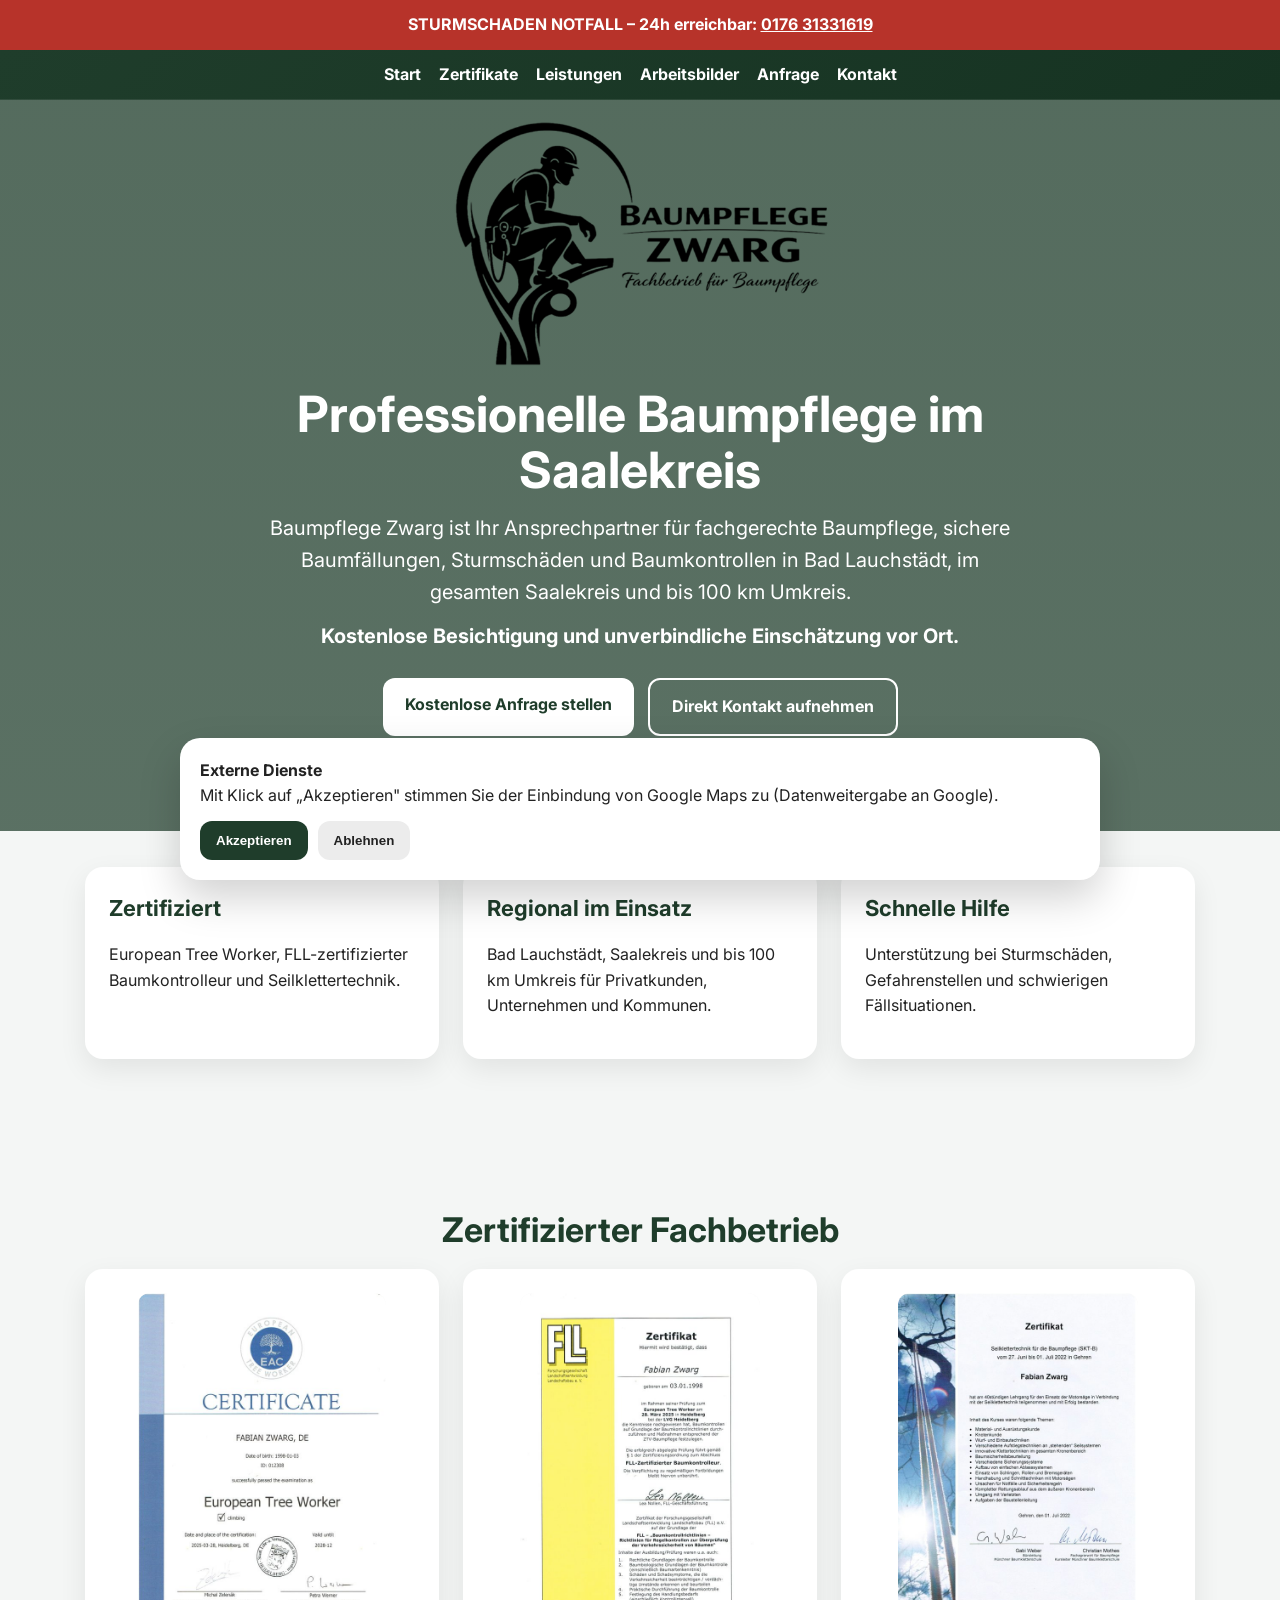
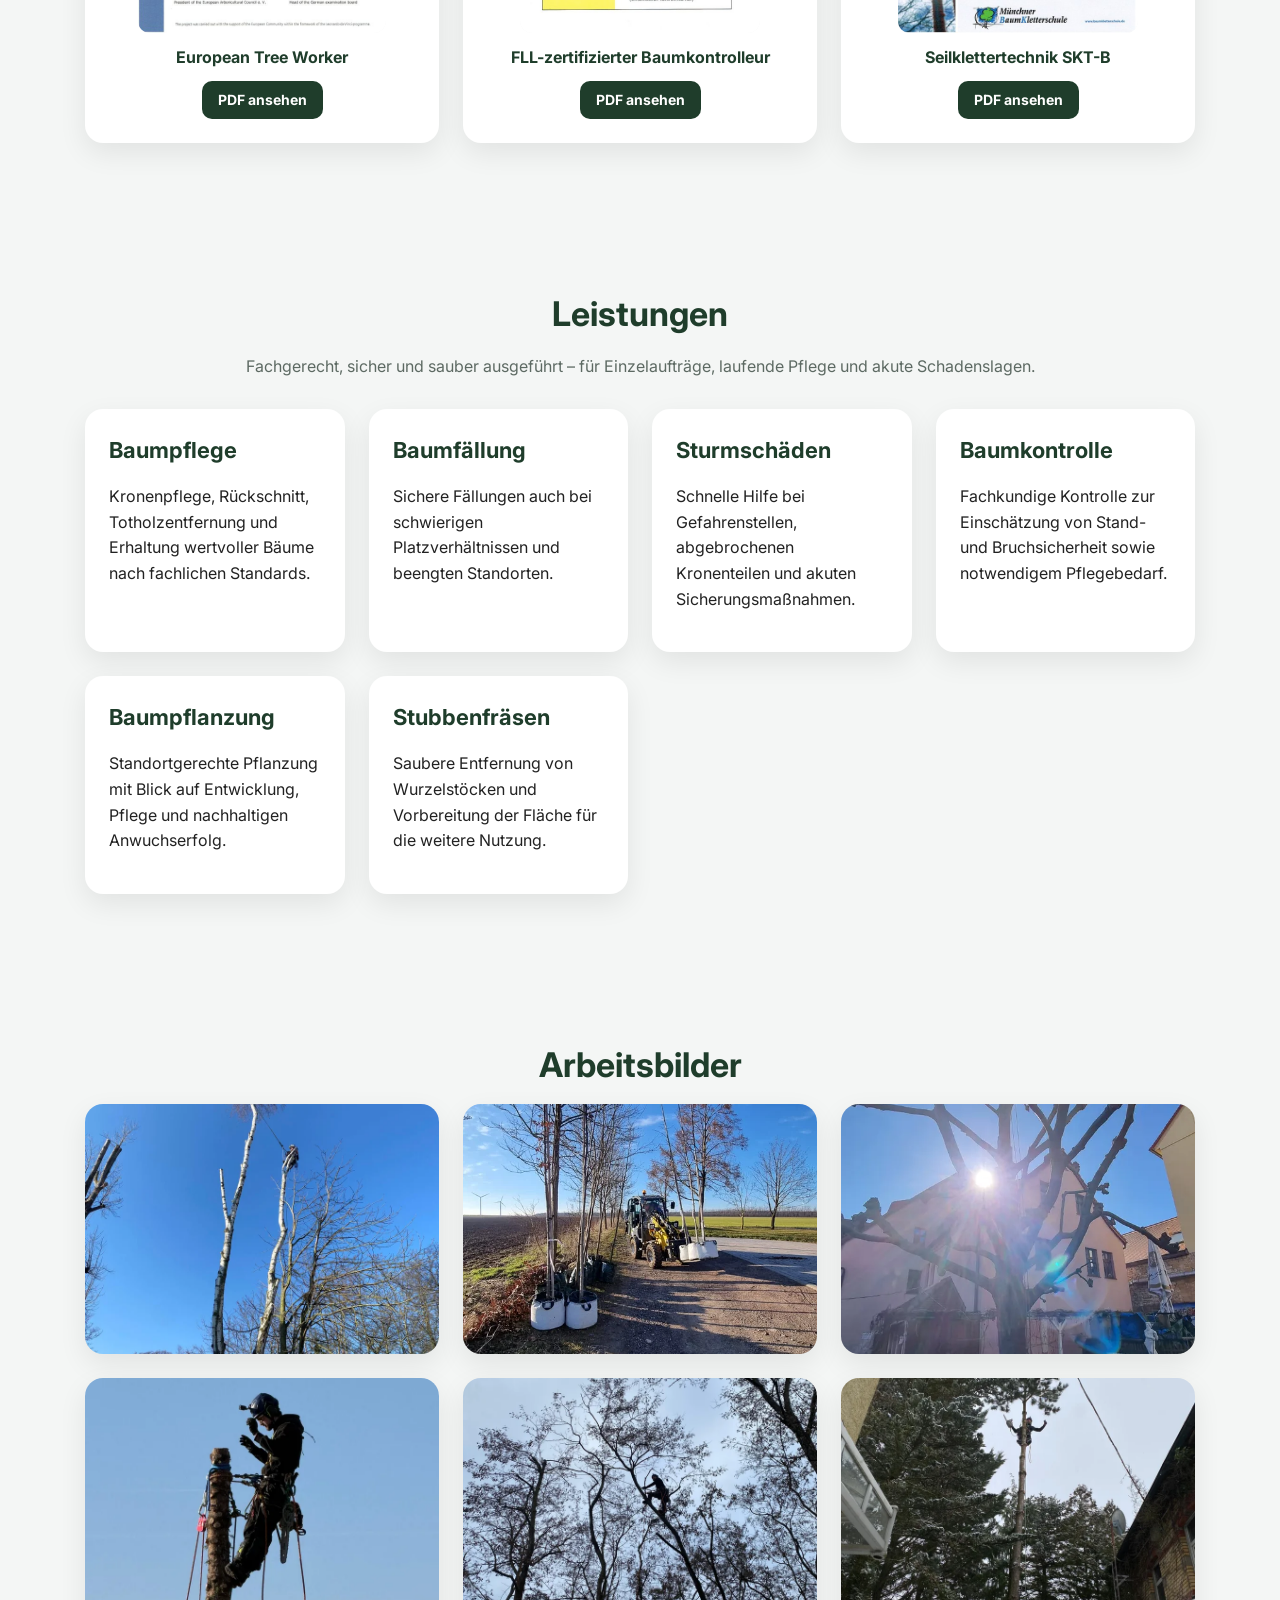
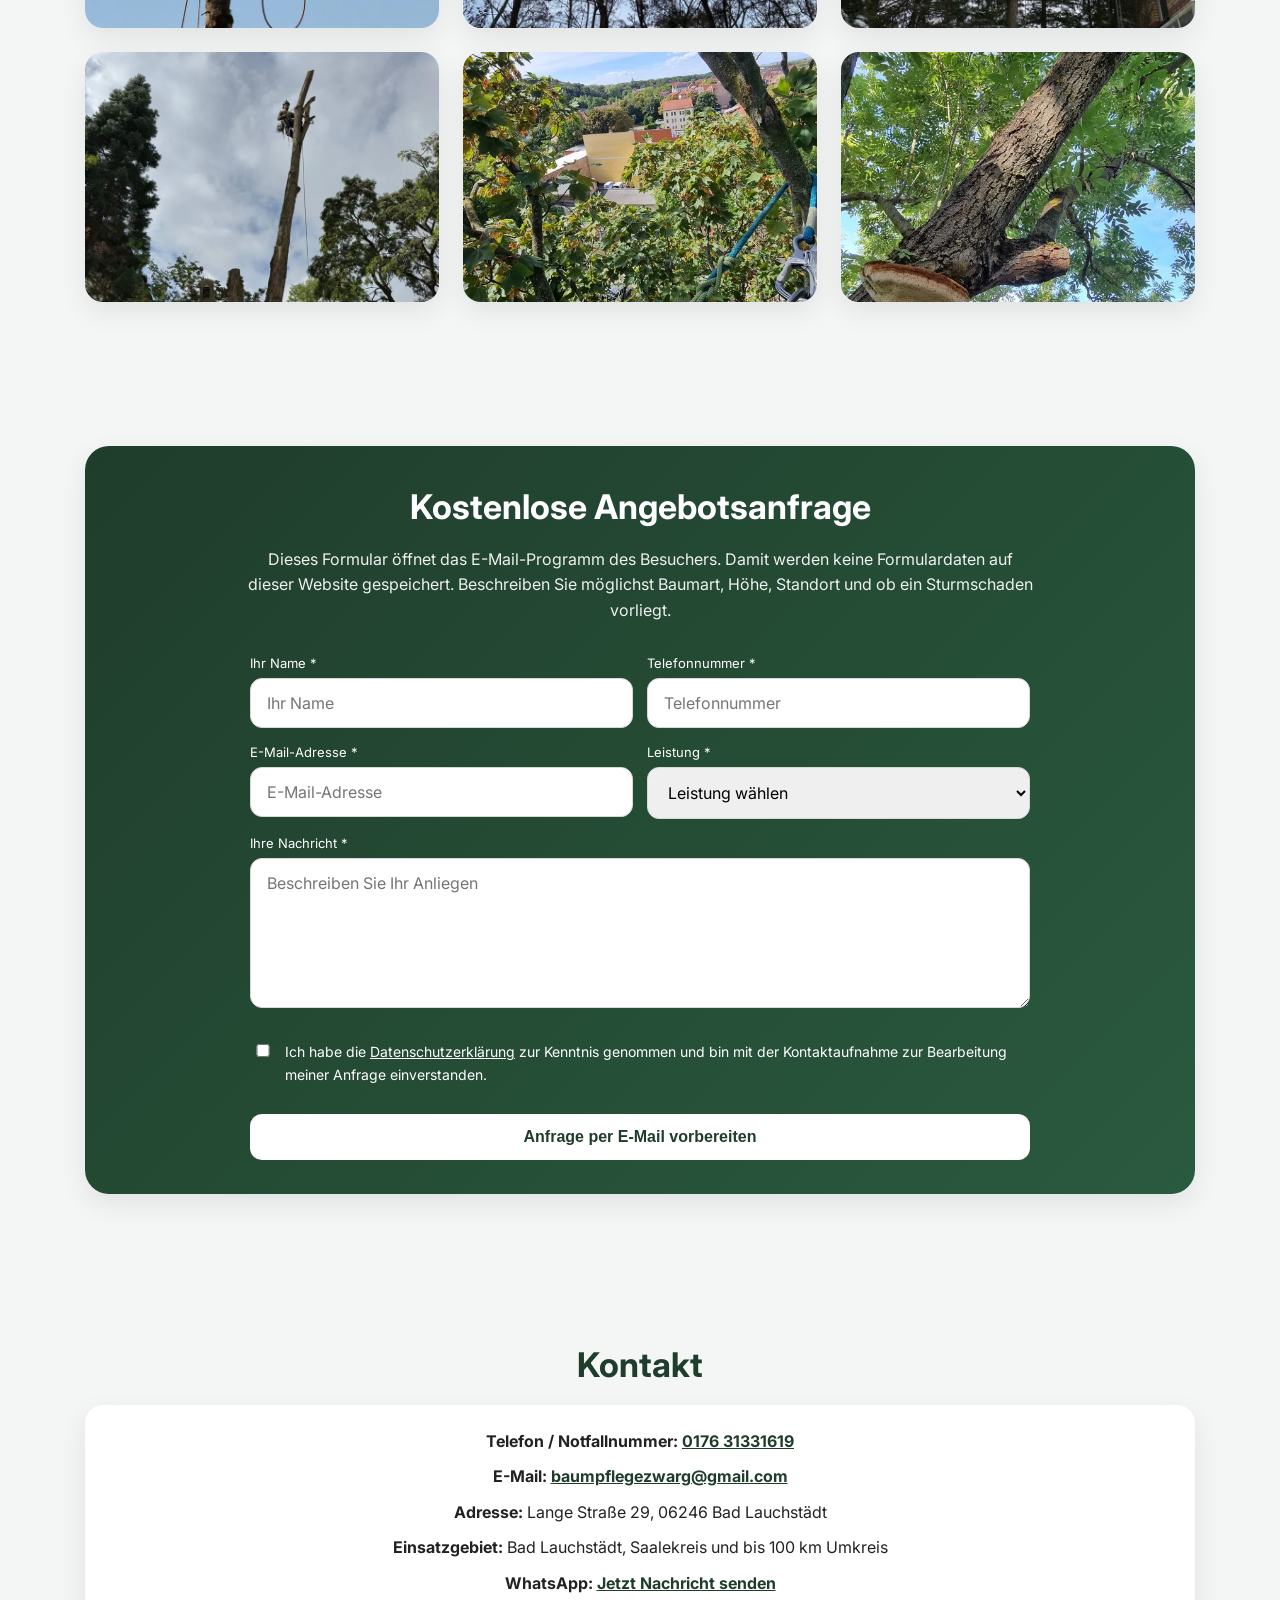
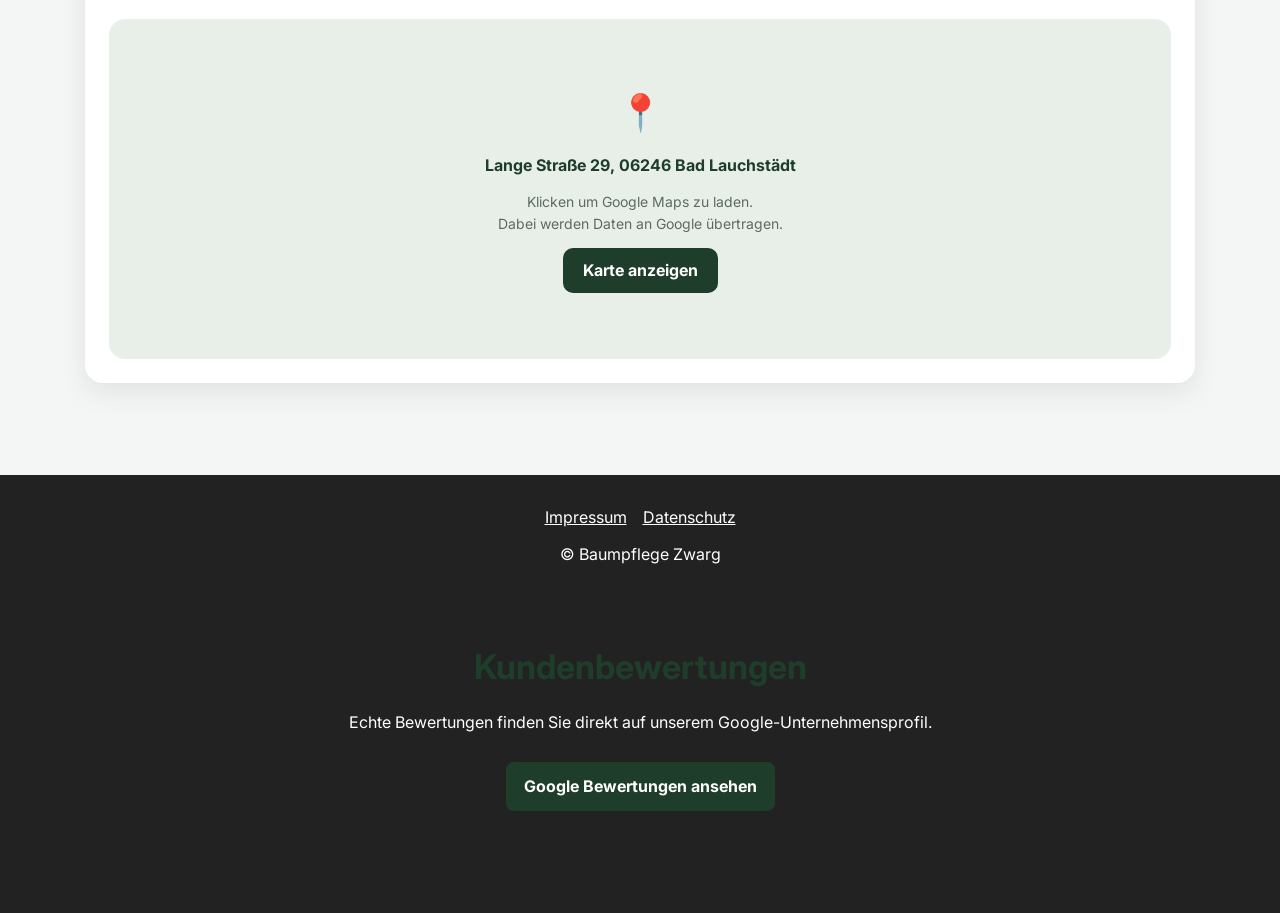
==== index.html @ 89193afa "Autofill" ====
<!DOCTYPE html>
<html lang="de">
<head>
<meta charset="UTF-8">
<meta name="viewport" content="width=device-width, initial-scale=1.0">
<title>Baumpflege Zwarg | Baumpflege, Baumfällung & Baumkontrolle im Saalekreis</title>
<meta name="description" content="Baumpflege Zwarg – Fachbetrieb für Baumpflege, Baumfällung, Baumkontrolle und Sturmschäden in Bad Lauchstädt, Saalekreis und bis 100 km Umkreis.">
<meta name="robots" content="index,follow">
<link rel="preconnect" href="https://fonts.googleapis.com">
<link rel="preconnect" href="https://fonts.gstatic.com" crossorigin>
<link rel="preload" href="https://fonts.googleapis.com/css2?family=Inter:wght@400;700&display=swap" as="style" onload="this.onload=null;this.rel='stylesheet'">
<noscript><link href="https://fonts.googleapis.com/css2?family=Inter:wght@400;700&display=swap" rel="stylesheet"></noscript>
<link rel="icon" type="image/png" href="logo/logo.png">
<link rel="preload" as="image" href="logo/logo.webp" type="image/webp">
<meta property="og:title" content="Baumpflege Zwarg | Baumpflege, Baumfällung & Baumkontrolle im Saalekreis">
<meta property="og:description" content="Fachbetrieb für Baumpflege, Baumfällung, Baumkontrolle und Sturmschäden in Bad Lauchstädt und im Saalekreis. Kostenlose Besichtigung vor Ort.">
<meta property="og:image" content="https://adris-hub.github.io/Baumpflege-Zwarg/arbeitsbilder/arbeit1.jpg">
<meta property="og:url" content="https://adris-hub.github.io/Baumpflege-Zwarg">
<meta property="og:type" content="website">
<meta property="og:locale" content="de_DE">
<link rel="canonical" href="https://baumpflege-zwarg.de/">
<meta name="referrer" content="strict-origin-when-cross-origin">
<script type="application/ld+json">
{
  "@context":"https://schema.org",
  "@type":"LocalBusiness",
  "name":"Baumpflege Zwarg",
  "description":"Fachbetrieb für Baumpflege, Baumfällung, Baumkontrolle und Sturmschäden im Saalekreis",
  "url":"https://baumpflege-zwarg.de",
  "telephone":"+4917631331619",
  "email":"baumpflegezwarg@gmail.com",
  "address":{
    "@type":"PostalAddress",
    "streetAddress":"Lange Straße 29",
    "addressLocality":"Bad Lauchstädt",
    "postalCode":"06246",
    "addressCountry":"DE"
  },
  "areaServed":"Saalekreis",
  "priceRange":"€€"
}
</script>
<style>
:root{
  --green:#1f3d2b;
  --green-2:#163322;
  --green-3:#2a5a3f;
  --light:#f4f6f5;
  --soft:#e8efe9;
  --text:#222;
  --muted:#5d6a63;
  --white:#fff;
  --red:#b7332a;
  --shadow:0 10px 28px rgba(0,0,0,.08);
  --radius:18px;
  --max:1150px;
}
*{box-sizing:border-box}
html{-webkit-scroll-behavior:smooth;scroll-behavior:smooth}
body{
  margin:0;
  font-family:'Inter',Verdana,Arial,sans-serif;
  background:var(--light);
  color:var(--text);
  line-height:1.6;
}
img{max-width:100%;display:block}
a{color:inherit}
.skip-link{
  position:absolute;left:-9999px;top:0;background:#fff;color:#000;padding:10px 14px;z-index:999;
}
.skip-link:focus{left:10px;top:10px}
.topbar{
  background:var(--red);
  color:#fff;
  text-align:center;
  padding:12px 16px;
  font-weight:700;
  font-family:'Inter',Verdana,sans-serif;
  position:relative;z-index:10;
}
header{
  background:none;
  color:#fff;
  padding:0;
  position:relative;
  z-index:5;
  margin-bottom:0;
}
.header-inner{
  max-width:var(--max);
  margin:0 auto;
  padding:18px 20px;
  display:flex;
  align-items:center;
  justify-content:center;
  gap:18px;
}
.logo{
  max-width:100%;height:auto;max-height:250px;width:auto;display:block;flex:0 0 auto;
}
.brand h1{margin:0;font-size:32px}
.brand p{margin:4px 0 0;font-weight:700;opacity:.95}
nav{
  position:sticky;top:0;z-index:20;
  background:linear-gradient(135deg,var(--green),var(--green-2));
  border-bottom:1px solid rgba(255,255,255,.08);
}
.nav-inner{
  max-width:var(--max);
  margin:0 auto;
  display:flex;
  flex-wrap:wrap;
  align-items:center;
  justify-content:center;
  gap:18px;
  padding:12px 20px;
}
nav a{color:#fff;text-decoration:none;font-weight:700}
nav a:hover{text-decoration:underline}
.hamburger{
  display:none;
  flex-direction:column;
  gap:5px;
  cursor:pointer;
  background:none;
  border:none;
  padding:4px;
  margin-right:auto;
  position:relative;
  z-index:101;
  opacity:0;
  -webkit-transition:opacity .3s;
  transition:opacity .3s;
}
.hamburger span{
  display:block;width:26px;height:3px;background:#fff;border-radius:3px;transition:.3s;
}
.nav-links{display:flex;flex-wrap:wrap;gap:18px;align-items:center;}
@media(max-width:640px){
  nav{background:transparent;border:none;position:static;-webkit-backdrop-filter:none;backdrop-filter:none;}
  .nav-inner{padding:0;background:transparent;}
  .hamburger{
    display:flex;
    position:fixed;
    top:14px;right:14px;
    z-index:102;
    background:rgba(22,51,34,.96);
    border-radius:10px;
    padding:10px;
    box-shadow:0 4px 12px rgba(0,0,0,.25);
  }
  .nav-links{
    display:none;
    position:fixed;
    top:14px;right:14px;
    height:auto;
    width:-webkit-fit-content;
    width:-moz-fit-content;
    width:fit-content;
    flex-direction:column;
    align-items:flex-start;
    gap:14px;
    padding:60px 28px 28px 20px;
    border-radius:10px;
    overflow-y:auto;
    background:rgba(22,51,34,.97);
    z-index:101;
    box-shadow:4px 0 18px rgba(0,0,0,.25);
  }
  .nav-links.open{display:flex;}
}
.hero{
  background:linear-gradient(rgba(31,61,43,.75), rgba(31,61,43,.72)), url('arbeitsbilder/hero.jpg') center/cover no-repeat;
  color:#fff;
  text-align:center;
  padding:115px 20px 95px;
  margin-top:-320px;
  padding-top:320px;
  position:relative;
  z-index:1;
}
.hero-box{max-width:920px;margin:0 auto}
.hero h2{font-size:50px;line-height:1.12;margin:0 0 14px}
.hero p{font-size:20px;max-width:760px;margin:0 auto 12px}
.hero-actions{margin-top:26px;display:flex;gap:14px;justify-content:center;flex-wrap:wrap}
.btn{
  display:inline-block;padding:14px 22px;border-radius:12px;font-weight:700;text-decoration:none;transition:.2s ease;
}
.btn-primary{background:#fff;color:var(--green)}
.btn-primary:hover{-webkit-transform:translateY(-1px);transform:translateY(-1px)}
.btn-secondary{background:transparent;color:#fff;border:2px solid #fff}
.btn-secondary:hover{background:rgba(255,255,255,.08)}
main{display:block}
.section{max-width:var(--max);margin:0 auto;padding:72px 20px}
.section h3{font-size:34px;margin:0 0 12px;text-align:center;color:var(--green)}
.section-intro{max-width:790px;margin:0 auto 30px;text-align:center;color:var(--muted)}
.grid{display:grid;gap:24px}
.highlights{grid-template-columns:repeat(auto-fit,minmax(220px,1fr));margin-top:-36px;position:relative;z-index:2}
.services{grid-template-columns:repeat(auto-fit,minmax(240px,1fr))}
.gallery{grid-template-columns:repeat(auto-fit,minmax(260px,1fr))}
.badges{grid-template-columns:repeat(auto-fit,minmax(220px,1fr))}
.reviews{grid-template-columns:repeat(auto-fit,minmax(260px,1fr))}
.card,.badge,.contact-box,.legal-box{
  background:#fff;border-radius:var(--radius);padding:24px;box-shadow:var(--shadow);
}
.card h4,.badge strong{color:var(--green)}
.card h4{margin:0 0 8px;font-size:22px}
.badge{text-align:center;display:flex;flex-direction:column;align-items:center;}
.badge img{width:100%;max-width:260px;height:340px;object-fit:contain;margin:0 auto 12px;background:#fafafa;border-radius:12px}
.gallery img{width:100%;height:250px;object-fit:cover;border-radius:var(--radius);box-shadow:var(--shadow);background:#fff}
.review-stars{color:#c79310;font-size:22px;margin-bottom:10px}
.offer{
  background:linear-gradient(135deg,var(--green),var(--green-3));
  color:#fff;border-radius:24px;padding:34px;box-shadow:var(--shadow);
}
.form{max-width:780px;margin:24px auto 0;display:flex;flex-direction:column;gap:14px}
.form-grid{display:grid;grid-template-columns:1fr 1fr;gap:14px}
.form input,.form textarea,.form select{
  width:100%;padding:14px 16px;border-radius:12px;border:1px solid #d8d8d8;font-size:16px;font-family:inherit;
}
.form textarea{min-height:150px;resize:vertical}
.form button{
  margin-top:14px;background:#fff;color:var(--green);border:none;border-radius:12px;padding:14px 22px;font-size:16px;font-weight:700;cursor:pointer;
}
.form .consent{display:flex;gap:10px;align-items:flex-start;margin-top:12px;font-size:14px}
.form .consent input{width:auto;min-width:18px;margin-top:3px}
.contact{text-align:center}
.contact-list{list-style:none;padding:0;margin:0;display:grid;gap:10px}
.contact-list a{color:var(--green);font-weight:700}
.map-card{
  margin-top:22px;padding:20px;background:var(--soft);border-radius:16px;text-align:left;
}
.map-card p{margin:0 0 12px}
.legal-wrap{display:grid;gap:24px}
.legal-box h4{margin-top:0;color:var(--green)}
footer{background:#222;color:#fff;text-align:center;padding:30px 20px;margin-top:20px}
.footer-links{display:flex;justify-content:center;gap:16px;flex-wrap:wrap;margin-bottom:12px}
.footer-links a{color:#fff}
.small{font-size:14px;opacity:.92}
.whatsapp{
  position:fixed;right:18px;bottom:18px;background:#25D366;color:#fff;padding:14px 18px;border-radius:999px;
  font-weight:700;box-shadow:var(--shadow);text-decoration:none;z-index:19;
}
.cookie-banner{
  position:fixed;left:20px;right:20px;bottom:20px;z-index:30;display:none;
}
.cookie-card{
  max-width:920px;margin:0 auto;background:#fff;border-radius:20px;box-shadow:0 18px 42px rgba(0,0,0,.18);padding:20px;
}
.cookie-actions{display:flex;gap:10px;flex-wrap:wrap;margin-top:12px}
.cookie-btn{border:none;border-radius:12px;padding:12px 16px;font-weight:700;cursor:pointer}
.cookie-accept{background:var(--green);color:#fff}
.cookie-decline{background:#ececec;color:#222}
@media(prefers-reduced-motion:reduce){
  *{-webkit-transition:none!important;transition:none!important;-webkit-animation:none!important;animation:none!important;scroll-behavior:auto!important;}
}
.note{font-size:14px;color:var(--muted)}
@media (max-width:860px){
  .hero h2{font-size:38px}
  .form-grid{grid-template-columns:1fr}
}
@media (max-width:640px){
  .header-inner{align-items:center;justify-content:center;}
  picture{display:block;width:100%;}
  .logo{width:80%;height:auto!important;max-height:none!important;margin:0 auto;}
  header{background:rgba(31,61,43,.74);position:relative;z-index:5;margin:0;}
  .hero{background:rgba(31,61,43,.74)!important;}
  nav{height:0;overflow:hidden;margin:0;padding:0;}
  .topbar{margin:0;}
  .header-inner{padding:0;margin:0;}
  .hero{margin:0;padding-top:0;padding-bottom:40px;position:relative;z-index:1;}
  .brand h1{font-size:28px}
  .hero p{font-size:18px}
  .section{padding:58px 16px}
  .cookie-banner{left:12px;right:12px;bottom:12px}
}

</style>
</head>
<body>
<a class="skip-link" href="#inhalt">Zum Inhalt springen</a>

<div class="topbar">STURMSCHADEN NOTFALL – 24h erreichbar: <a href="tel:+4917631331619" style="color:#fff; text-decoration:underline;">0176 31331619</a></div>

<nav aria-label="Hauptnavigation">
  <div class="nav-inner">
    <div class="nav-links" id="navLinks">
      <a href="#start">Start</a>
      <a href="#zertifikate">Zertifikate</a>
      <a href="#leistungen">Leistungen</a>
      <a href="#arbeiten">Arbeitsbilder</a>
      <a href="#angebot">Anfrage</a>
      <a href="#kontakt">Kontakt</a>
    </div>
  </div>
</nav>

<button class="hamburger" id="hamburger" aria-label="Menü öffnen">
  <span></span><span></span><span></span>
</button>

<header>
  <h1 style="position:absolute;width:1px;height:1px;overflow:hidden;clip:rect(0,0,0,0);white-space:nowrap;">Baumpflege Zwarg – Fachbetrieb für Baumpflege, Baumfällung und Baumkontrolle im Saalekreis</h1>
  <div class="header-inner">
    <picture style="display:block;line-height:0;">
      <source srcset="logo/logo.webp" type="image/webp">
      <img src="logo/logo.png" alt="Logo Baumpflege Zwarg" class="logo">
    </picture>
  </div>
</header>

<section class="hero" id="start">
  <div class="hero-box">
    <h2>Professionelle Baumpflege im Saalekreis</h2>
    <p>Baumpflege Zwarg ist Ihr Ansprechpartner für fachgerechte Baumpflege, sichere Baumfällungen, Sturmschäden und Baumkontrollen in Bad Lauchstädt, im gesamten Saalekreis und bis 100 km Umkreis.</p>
    <p><strong>Kostenlose Besichtigung und unverbindliche Einschätzung vor Ort.</strong></p>
    <div class="hero-actions">
      <a class="btn btn-primary" href="#angebot">Kostenlose Anfrage stellen</a>
      <a class="btn btn-secondary" href="#kontakt">Direkt Kontakt aufnehmen</a>
    </div>
  </div>
</section>

<main id="inhalt">
  <section class="section">
    <div class="grid highlights">
      <div class="card"><h4>Zertifiziert</h4><p>European Tree Worker, FLL-zertifizierter Baumkontrolleur und Seilklettertechnik.</p></div>
      <div class="card"><h4>Regional im Einsatz</h4><p>Bad Lauchstädt, Saalekreis und bis 100 km Umkreis für Privatkunden, Unternehmen und Kommunen.</p></div>
      <div class="card"><h4>Schnelle Hilfe</h4><p>Unterstützung bei Sturmschäden, Gefahrenstellen und schwierigen Fällsituationen.</p></div>
      
    </div>
  </section>

  <section class="section" id="zertifikate">
    <h3>Zertifizierter Fachbetrieb</h3>
    
    <div class="grid badges">
      <div class="badge">
        <picture><source srcset="zertifikate/etw zertifikat.webp" type="image/webp"><img src="zertifikate/etw zertifikat.jpg" alt="European Tree Worker Zertifikat" loading="lazy"></picture>
        <strong>European Tree Worker</strong>
        <a href="zertifikate/etw zertifikat.pdf" target="_blank" rel="noopener noreferrer" style="display:inline-block;margin-top:10px;padding:8px 16px;background:var(--green);color:#fff;border-radius:10px;text-decoration:none;font-weight:700;font-size:14px;">PDF ansehen</a>
      </div>
      <div class="badge">
        <picture><source srcset="zertifikate/Fll Baumkontrolleur zertifikat.webp" type="image/webp"><img src="zertifikate/Fll Baumkontrolleur zertifikat.jpg" alt="FLL Zertifikat" loading="lazy"></picture>
        <strong>FLL-zertifizierter Baumkontrolleur</strong>
        <a href="zertifikate/Fll Baumkontrolleur zertifikat.pdf" target="_blank" rel="noopener noreferrer" style="display:inline-block;margin-top:10px;padding:8px 16px;background:var(--green);color:#fff;border-radius:10px;text-decoration:none;font-weight:700;font-size:14px;">PDF ansehen</a>
      </div>
      <div class="badge">
        <picture><source srcset="zertifikate/Skt B Zertifikat.webp" type="image/webp"><img src="zertifikate/Skt B Zertifikat.jpg" alt="SKT-B Zertifikat" loading="lazy"></picture>
        <strong>Seilklettertechnik SKT-B</strong>
        <a href="zertifikate/Skt B Zertifikat.pdf" target="_blank" rel="noopener noreferrer" style="display:inline-block;margin-top:10px;padding:8px 16px;background:var(--green);color:#fff;border-radius:10px;text-decoration:none;font-weight:700;font-size:14px;">PDF ansehen</a>
      </div>
    </div>
  </section>

  <section class="section" id="leistungen">
    <h3>Leistungen</h3>
    <p class="section-intro">Fachgerecht, sicher und sauber ausgeführt – für Einzelaufträge, laufende Pflege und akute Schadenslagen.</p>
    <div class="grid services">
      <div class="card"><h4>Baumpflege</h4><p>Kronenpflege, Rückschnitt, Totholzentfernung und Erhaltung wertvoller Bäume nach fachlichen Standards.</p></div>
      <div class="card"><h4>Baumfällung</h4><p>Sichere Fällungen auch bei schwierigen Platzverhältnissen und beengten Standorten.</p></div>
      <div class="card"><h4>Sturmschäden</h4><p>Schnelle Hilfe bei Gefahrenstellen, abgebrochenen Kronenteilen und akuten Sicherungsmaßnahmen.</p></div>
      <div class="card"><h4>Baumkontrolle</h4><p>Fachkundige Kontrolle zur Einschätzung von Stand- und Bruchsicherheit sowie notwendigem Pflegebedarf.</p></div>
      <div class="card"><h4>Baumpflanzung</h4><p>Standortgerechte Pflanzung mit Blick auf Entwicklung, Pflege und nachhaltigen Anwuchserfolg.</p></div>
      <div class="card"><h4>Stubbenfräsen</h4><p>Saubere Entfernung von Wurzelstöcken und Vorbereitung der Fläche für die weitere Nutzung.</p></div>
    </div>
  </section>

  

  <section class="section" id="arbeiten">
    <h3>Arbeitsbilder</h3>
    
    <div class="grid gallery">
      <picture><source srcset="arbeitsbilder/arbeit1.webp" type="image/webp"><img src="arbeitsbilder/arbeit1.jpg" alt="Arbeitsbild Baumpflege 1" loading="lazy" width="750" height="1000"></picture>
      <picture><source srcset="arbeitsbilder/arbeit2.webp" type="image/webp"><img src="arbeitsbilder/arbeit2.jpg" alt="Arbeitsbild Baumpflege 2" loading="lazy" width="562" height="1000"></picture>
      <picture><source srcset="arbeitsbilder/arbeit3.webp" type="image/webp"><img src="arbeitsbilder/arbeit3.jpg" alt="Arbeitsbild Baumpflege 3" loading="lazy" width="562" height="1000"></picture>
      <picture><source srcset="arbeitsbilder/arbeit4.webp" type="image/webp"><img src="arbeitsbilder/arbeit4.jpg" alt="Arbeitsbild Baumpflege 4" loading="lazy" width="750" height="1000" style="object-position:center 20%"></picture>
      <picture><source srcset="arbeitsbilder/arbeit5.webp" type="image/webp"><img src="arbeitsbilder/arbeit5.jpg" alt="Arbeitsbild Baumpflege 5" loading="lazy" width="750" height="1000"></picture>
      <picture><source srcset="arbeitsbilder/arbeit6.webp" type="image/webp"><img src="arbeitsbilder/arbeit6.jpg" alt="Arbeitsbild Baumpflege 6" loading="lazy" width="750" height="1000"></picture>
      <picture><source srcset="arbeitsbilder/arbeit7.webp" type="image/webp"><img src="arbeitsbilder/arbeit7.jpg" alt="Arbeitsbild Baumpflege 7" loading="lazy" width="750" height="1000" style="object-position:center 20%"></picture>
      <picture><source srcset="arbeitsbilder/arbeit8.webp" type="image/webp"><img src="arbeitsbilder/arbeit8.jpg" alt="Arbeitsbild Baumpflege 8" loading="lazy" width="562" height="1000"></picture>
      <picture><source srcset="arbeitsbilder/arbeit9.webp" type="image/webp"><img src="arbeitsbilder/arbeit9.jpg" alt="Arbeitsbild Baumpflege 9" loading="lazy" width="562" height="1000"></picture>
    </div>
  </section>

  <section class="section" id="angebot">
    <div class="offer">
      <h3 style="color:#fff">Kostenlose Angebotsanfrage</h3>
      <p class="section-intro" style="color:rgba(255,255,255,.92)">Dieses Formular öffnet das E-Mail-Programm des Besuchers. Damit werden keine Formulardaten auf dieser Website gespeichert. Beschreiben Sie möglichst Baumart, Höhe, Standort und ob ein Sturmschaden vorliegt.</p>
      <form class="form" action="mailto:baumpflegezwarg@gmail.com" method="post" enctype="text/plain">
        <div class="form-grid">
          <div><label for="f-name" style="display:block;color:#fff;font-size:13px;margin-bottom:4px;">Ihr Name *</label><input id="f-name" type="text" name="Name" placeholder="Ihr Name" required aria-required="true"></div>
          <div><label for="f-tel" style="display:block;color:#fff;font-size:13px;margin-bottom:4px;">Telefonnummer *</label><input id="f-tel" type="tel" name="Telefon" placeholder="Telefonnummer" required aria-required="true"></div>
        </div>
        <div class="form-grid">
          <div><label for="f-email" style="display:block;color:#fff;font-size:13px;margin-bottom:4px;">E-Mail-Adresse *</label><input id="f-email" type="email" name="E-Mail" placeholder="E-Mail-Adresse" required aria-required="true"></div>
          <div><label for="f-leistung" style="display:block;color:#fff;font-size:13px;margin-bottom:4px;">Leistung *</label><select id="f-leistung" name="Leistung" required aria-required="true">
            <option value="" disabled selected>Leistung wählen</option>
            <option>Baumpflege</option>
            <option>Baumfällung</option>
            <option>Sturmschäden</option>
            <option>Baumkontrolle</option>
            <option>Baumpflanzung</option>
            <option>Stubbenfräsen</option>
          </select></div>
        </div>
        <div><label for="f-nachricht" style="display:block;color:#fff;font-size:13px;margin-bottom:4px;">Ihre Nachricht *</label><textarea id="f-nachricht" name="Nachricht" placeholder="Beschreiben Sie Ihr Anliegen" required aria-required="true"></textarea></div>
        <label class="consent">
          <input type="checkbox" required aria-required="true">
          <span>Ich habe die <a href="datenschutz.html" style="color:#fff;text-decoration:underline;">Datenschutzerklärung</a> zur Kenntnis genommen und bin mit der Kontaktaufnahme zur Bearbeitung meiner Anfrage einverstanden.</span>
        </label>
        <button type="submit">Anfrage per E-Mail vorbereiten</button>
      </form>
      
    </div>
  </section>

  <section class="section contact" id="kontakt">
    <h3>Kontakt</h3>
    <div class="contact-box">
      <ul class="contact-list">
        <li><strong>Telefon / Notfallnummer:</strong> <a href="tel:+4917631331619">0176 31331619</a></li>
        <li><strong>E-Mail:</strong> <a href="mailto:baumpflegezwarg@gmail.com">baumpflegezwarg@gmail.com</a></li>
        <li><strong>Adresse:</strong> Lange Straße 29, 06246 Bad Lauchstädt</li>
        <li><strong>Einsatzgebiet:</strong> Bad Lauchstädt, Saalekreis und bis 100 km Umkreis</li>
        <li><strong>WhatsApp:</strong> <a href="https://wa.me/4917631331619" target="_blank" rel="noopener noreferrer">Jetzt Nachricht senden</a></li>
      </ul>
      <div class="map-card">
        <div id="mapPlaceholder" style="width:100%;height:300px;background:#e8efe9;border-radius:12px;display:flex;flex-direction:column;align-items:center;justify-content:center;gap:12px;cursor:pointer;" onclick="loadMap()">
          <div style="font-size:36px;">📍</div>
          <div style="font-weight:700;color:var(--green);">Lange Straße 29, 06246 Bad Lauchstädt</div>
          <div style="font-size:14px;color:var(--muted);text-align:center;max-width:300px;">Klicken um Google Maps zu laden.<br>Dabei werden Daten an Google übertragen.</div>
          <div style="background:var(--green);color:#fff;padding:10px 20px;border-radius:10px;font-weight:700;">Karte anzeigen</div>
        </div>
        <div id="mapFrame" style="display:none;"></div>
      </div>
    </div>
  </section>

</main>

<footer>
  <div class="footer-links">
    <a href="impressum.html">Impressum</a>
    <a href="datenschutz.html">Datenschutz</a>
  </div>
  <div>© Baumpflege Zwarg</div>

<section class="section" id="bewertungen">
<h3>Kundenbewertungen</h3>
<p>Echte Bewertungen finden Sie direkt auf unserem Google-Unternehmensprofil.</p>
<a href="https://www.google.com/search?sca_esv=a640d412492df4ff&uds=ALYpb_ncDc7jTlmw6Mmq7NjuX5c-_0IujsZetP8z619LoryEzXSsabkJJwIrgJyBorwncq3dqD3iQw0maqWwI7-T3LSS2uL7qJ596vEEMz_-vXqE5J-P0JXbVzH4X-GwVfd8b9lVOn00-Vlnrc97lr_Ks_hfzXBzkL1anZLT86JYI0cKwt8on6A&q=Baumpflege+Zwarg+Rezensionen&si=AL3DRZEsmMGCryMMFSHJ3StBhOdZ2-6yYkXd_doETEE1OR-qOTypV0yCNcSNTMoRX2VJE-o-zsZSCK49R4Vz_E9nFZ0MTJIy5HdDteGJ18_i6AGpQMu2f_0fR-meNKJ0jUHVRQdPE_T7cijfOqC439NZOn0cAxUUdw%3D%3D&hl=de-DE" target="_blank" style="display:inline-block;margin-top:10px;padding:12px 18px;background:#1f3d2b;color:#fff;border-radius:8px;text-decoration:none;font-weight:bold;">
Google Bewertungen ansehen
</a>
</section>

</footer>


<div class="cookie-banner" id="cookieBanner" aria-live="polite">
  <div class="cookie-card">
    <strong>Externe Dienste</strong>
    <div>Mit Klick auf „Akzeptieren" stimmen Sie der Einbindung von Google Maps zu (Datenweitergabe an Google).</div>
    <div class="cookie-actions">
      <button class="cookie-btn cookie-accept" id="acceptCookies">Akzeptieren</button>
      <button class="cookie-btn cookie-decline" id="closeCookies">Ablehnen</button>
    </div>
  </div>
</div>

<script>
function loadMap(){
  document.getElementById('mapPlaceholder').style.display = 'none';
  var frame = document.getElementById('mapFrame');
  frame.style.display = 'block';
  frame.innerHTML = '<iframe src="https://maps.google.com/maps?q=Lange+Stra%C3%9Fe+29,+06246+Bad+Lauchst%C3%A4dt&output=embed" width="100%" height="300" style="border:0;border-radius:12px;" allowfullscreen="" loading="lazy" referrerpolicy="no-referrer-when-downgrade" title="Standort Baumpflege Zwarg"></iframe>';
}
</script>

<script>
try{ history.scrollRestoration = 'manual'; }catch(e){}
window.addEventListener('load', function(){ window.scrollTo(0, 0); });
</script>

<script>
(function(){
  var hamburger = document.getElementById('hamburger');
  var navLinks = document.getElementById('navLinks');
  hamburger.addEventListener('click', function(){
    navLinks.classList.toggle('open');
  });
  window.addEventListener('scroll', function(){
    if(window.scrollY > 100){
      hamburger.style.opacity = '1';
      hamburger.style.pointerEvents = 'auto';
    } else {
      hamburger.style.opacity = '0';
      hamburger.style.pointerEvents = 'none';
      navLinks.classList.remove('open');
    }
  });
  navLinks.querySelectorAll('a').forEach(function(a){
    a.addEventListener('click', function(){
      navLinks.classList.remove('open');
    });
  });
  document.addEventListener('click', function(e){
    if(navLinks.classList.contains('open') && !navLinks.contains(e.target) && !hamburger.contains(e.target)){
      navLinks.classList.remove('open');
    }
  });
})();
</script>

<script>
(function(){
  var banner = document.getElementById('cookieBanner');
  var acceptBtn = document.getElementById('acceptCookies');
  var closeBtn = document.getElementById('closeCookies');
  var key = 'bz_cookie_notice_accepted';

  function hideBanner(){
    banner.style.display = 'none';
  }

  function showBanner(){
    banner.style.display = 'block';
  }

  try{
    var stored = localStorage.getItem(key);
    if(!stored){ showBanner(); }
    else if(stored === 'yes'){ if(typeof loadMap === 'function'){ loadMap(); } }
  }catch(e){ showBanner(); }

  acceptBtn.addEventListener('click', function(){
    try{ localStorage.setItem(key, 'yes'); }catch(e){}
    hideBanner();
    if(typeof loadMap === 'function'){ loadMap(); }
  });

  closeBtn.addEventListener('click', function(){
    try{ localStorage.setItem(key, 'no'); }catch(e){}
    hideBanner();
  });
})();
</script>


</body>
</html>
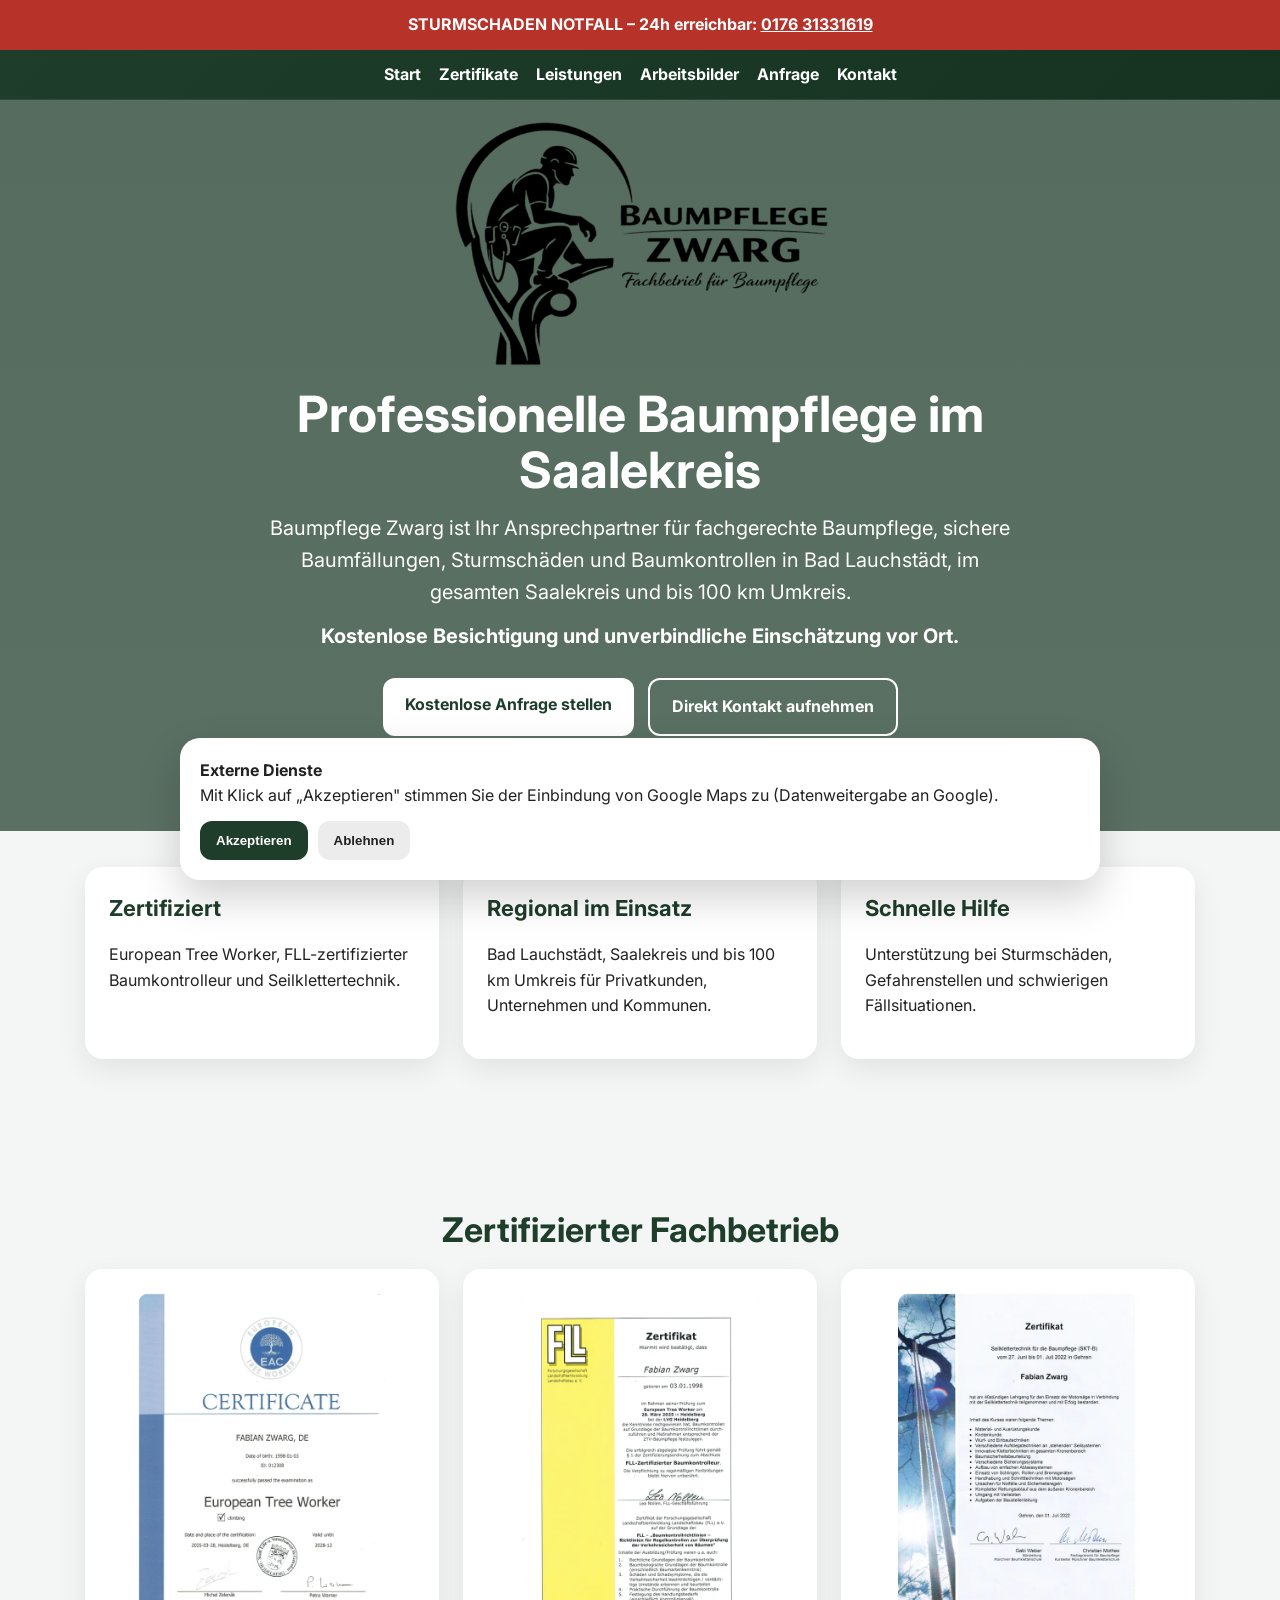
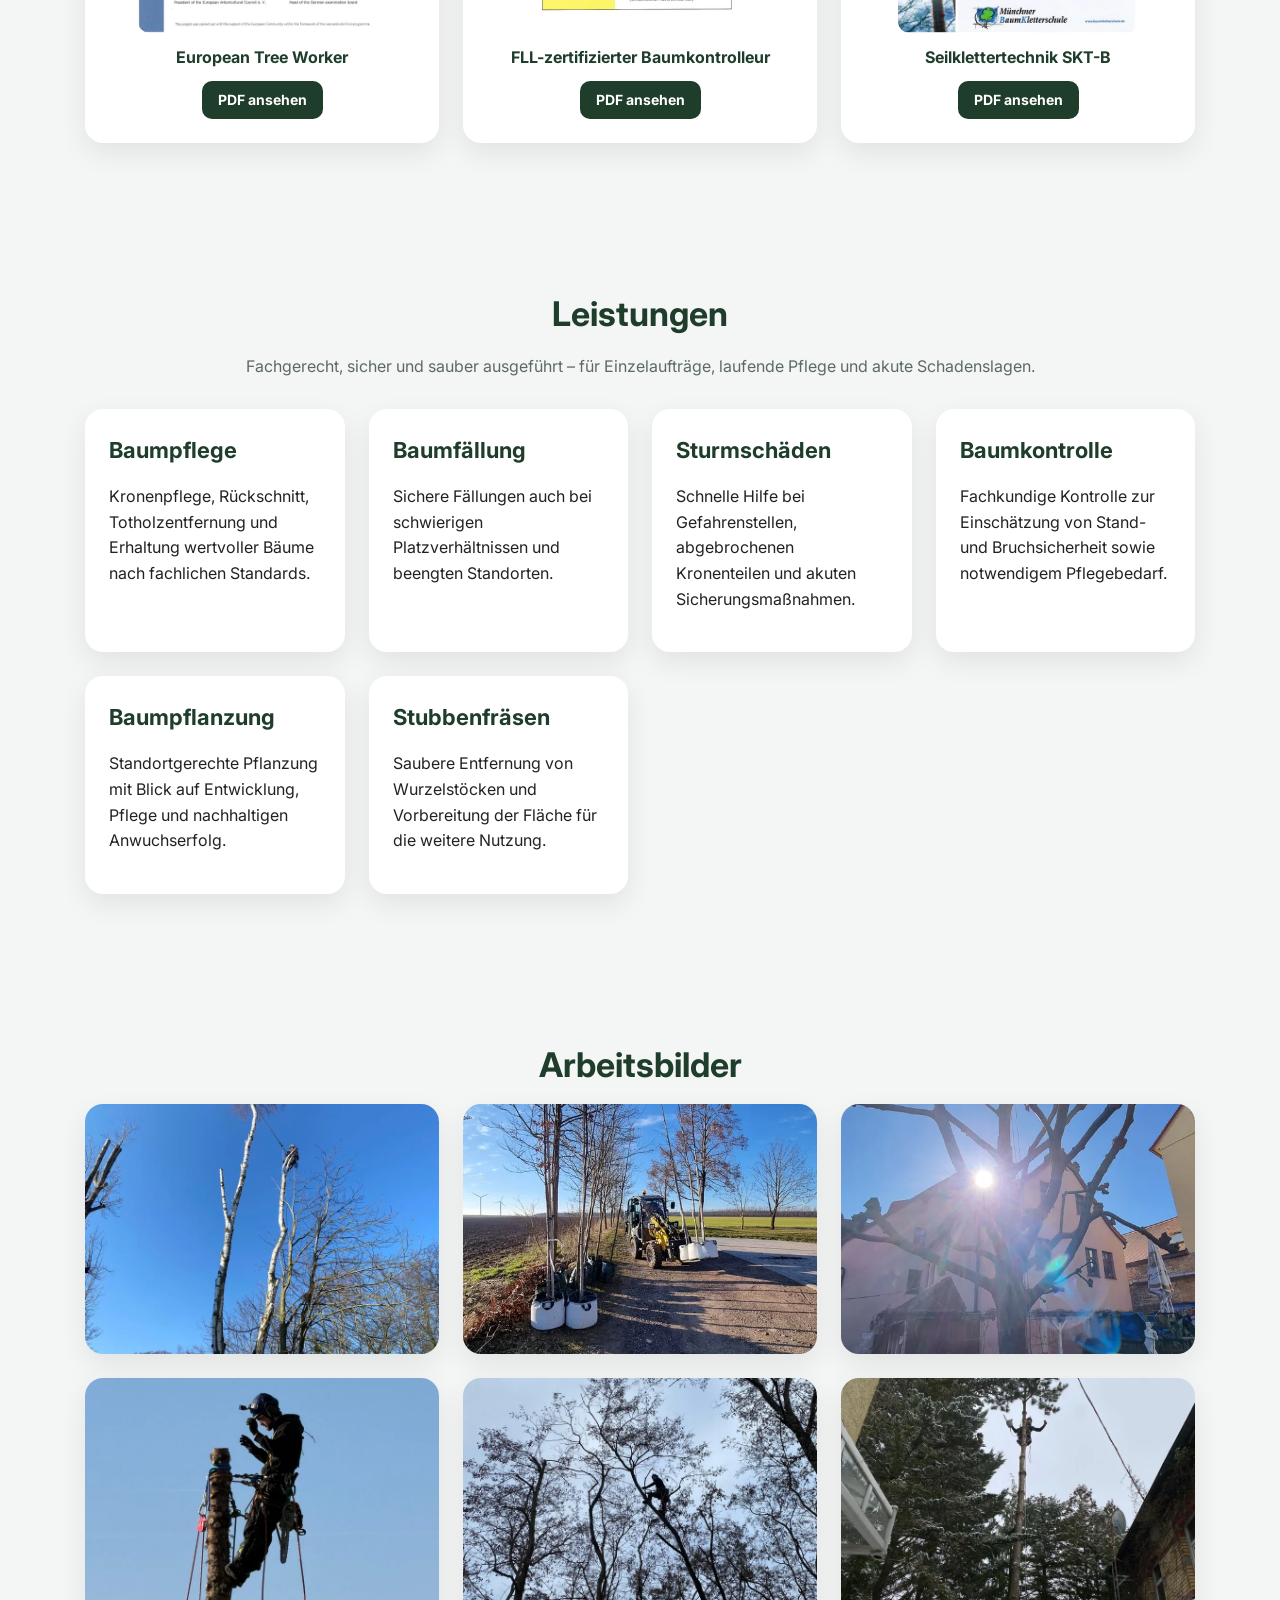
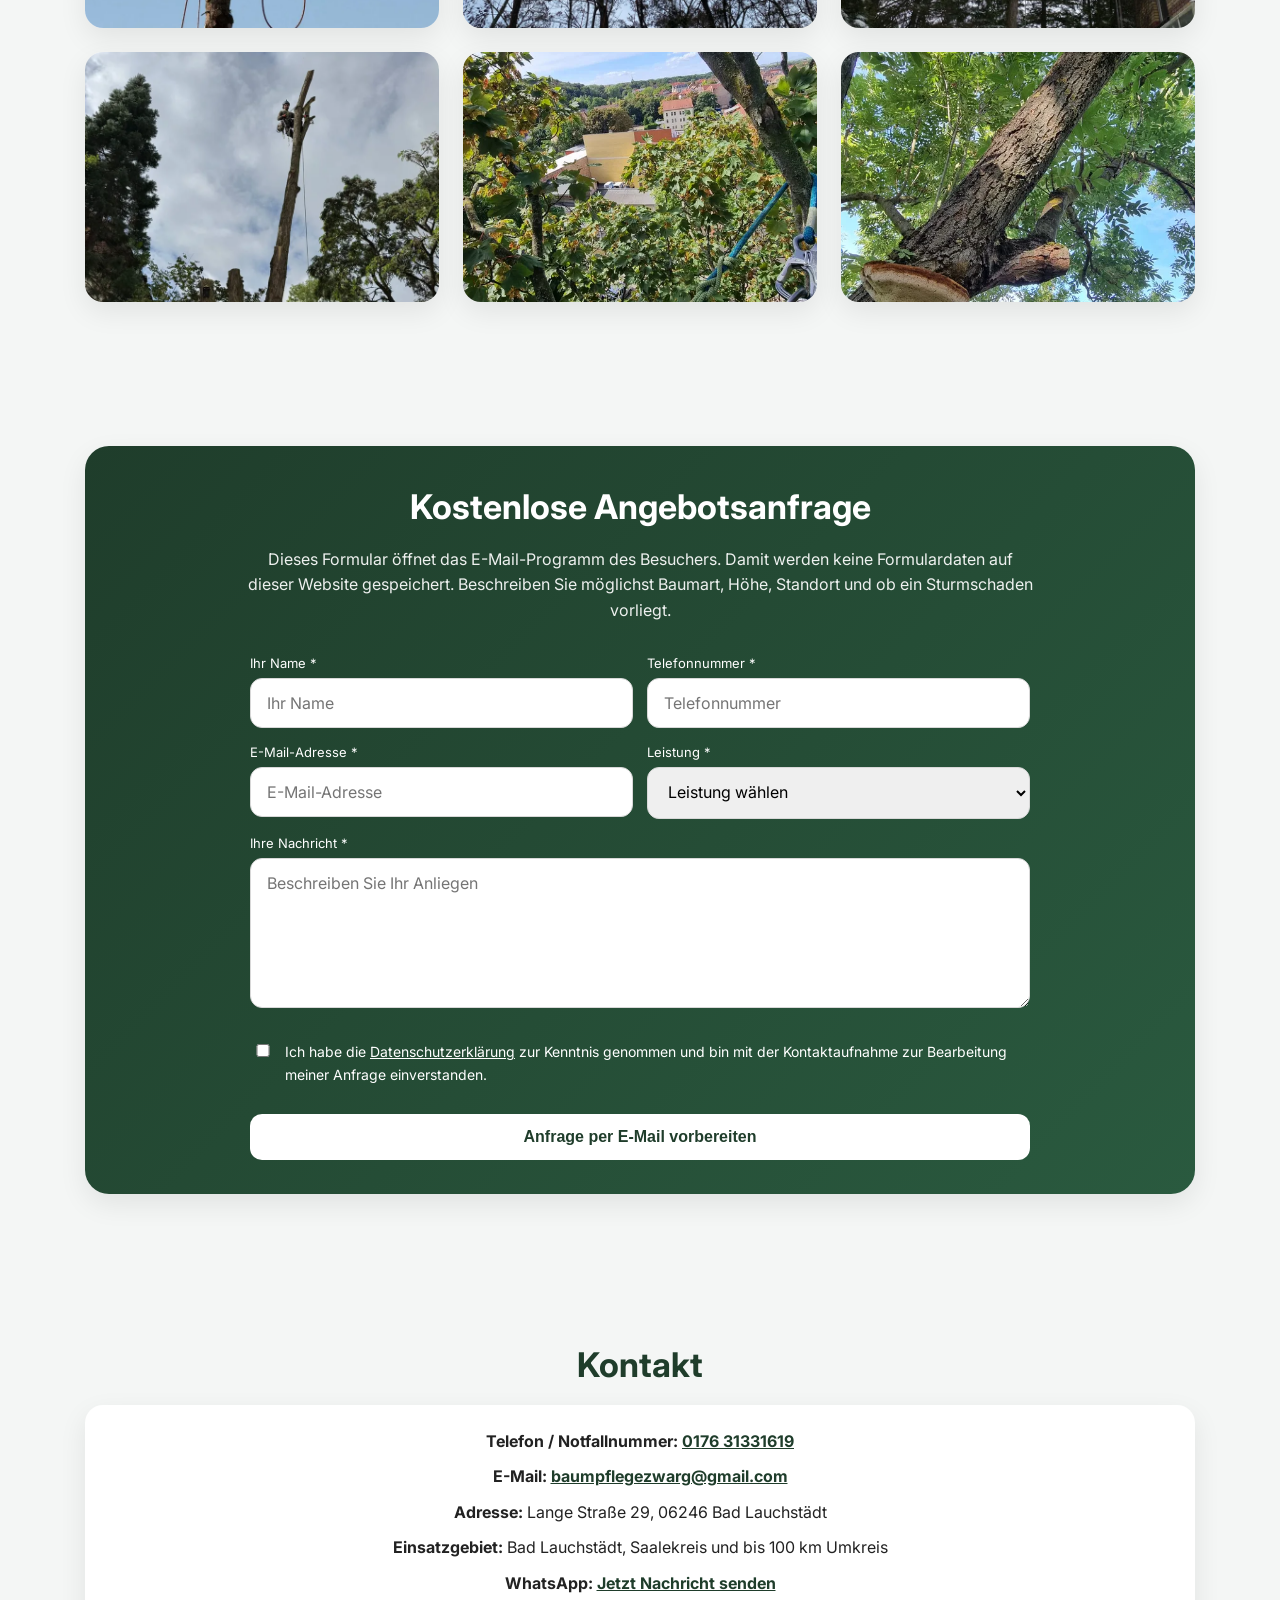
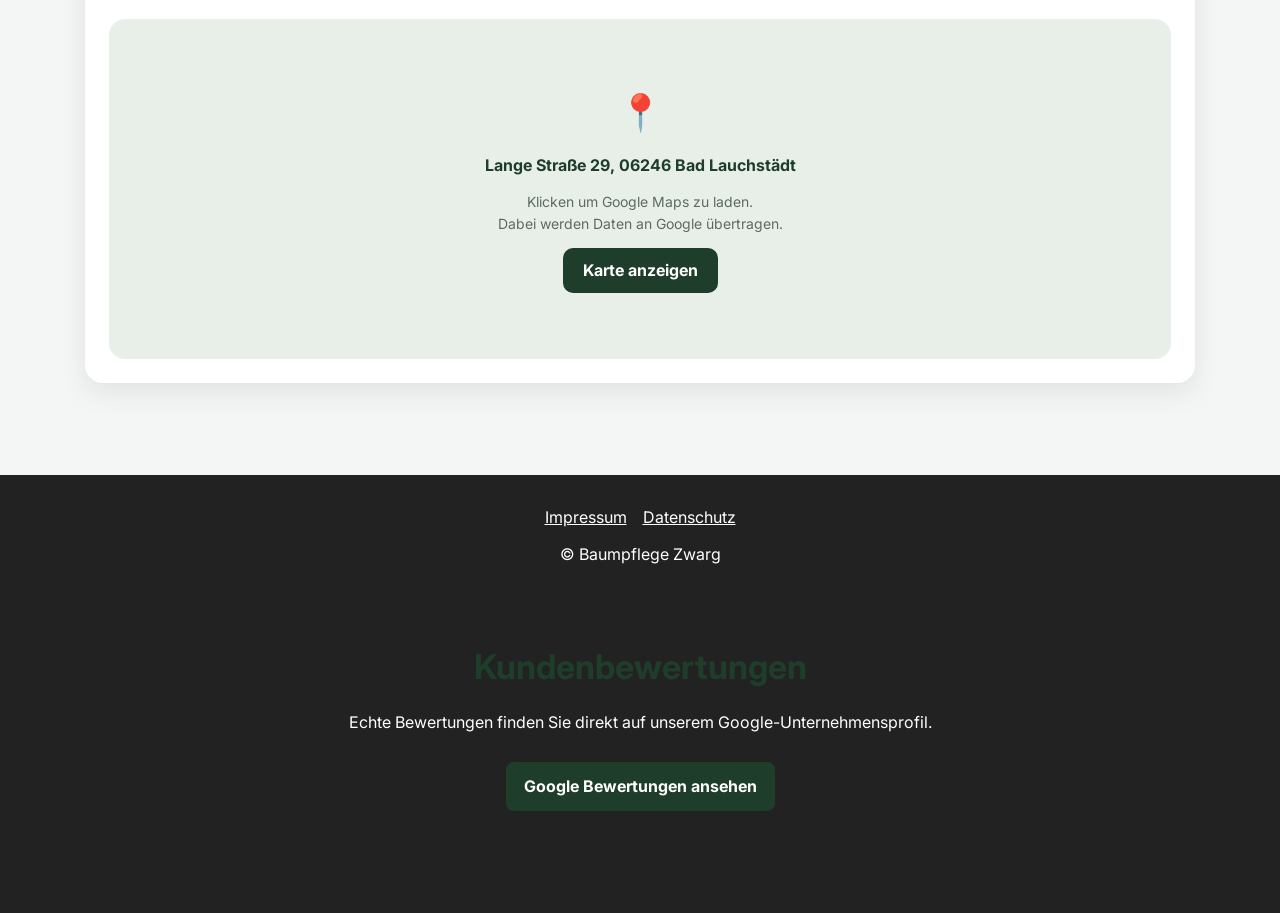
==== commit 079a0479: "Sicherung" ====
--- a/index.html
+++ b/index.html
@@ -6,6 +6,7 @@
 <title>Baumpflege Zwarg | Baumpflege, Baumfällung & Baumkontrolle im Saalekreis</title>
 <meta name="description" content="Baumpflege Zwarg – Fachbetrieb für Baumpflege, Baumfällung, Baumkontrolle und Sturmschäden in Bad Lauchstädt, Saalekreis und bis 100 km Umkreis.">
 <meta name="robots" content="index,follow">
+<meta name="google-site-verification" content="2i43ZOK0yPO6ms3k7zTd9EcCNxlxu2L-GkThZo8th5I">
 <link rel="preconnect" href="https://fonts.googleapis.com">
 <link rel="preconnect" href="https://fonts.gstatic.com" crossorigin>
 <link rel="preload" href="https://fonts.googleapis.com/css2?family=Inter:wght@400;700&display=swap" as="style" onload="this.onload=null;this.rel='stylesheet'">
@@ -171,7 +172,7 @@
   .nav-links.open{display:flex;}
 }
 .hero{
-  background:linear-gradient(rgba(31,61,43,.75), rgba(31,61,43,.72)), url('arbeitsbilder/hero.jpg') center/cover no-repeat;
+  background:linear-gradient(rgba(31,61,43,.75), rgba(31,61,43,.72));
   color:#fff;
   text-align:center;
   padding:115px 20px 95px;
@@ -337,19 +338,19 @@
     
     <div class="grid badges">
       <div class="badge">
-        <picture><source srcset="zertifikate/etw zertifikat.webp" type="image/webp"><img src="zertifikate/etw zertifikat.jpg" alt="European Tree Worker Zertifikat" loading="lazy"></picture>
+        <picture><source srcset="zertifikate/etw%20zertifikat.webp" type="image/webp"><img src="zertifikate/etw%20zertifikat.jpg" alt="European Tree Worker Zertifikat" loading="lazy"></picture>
         <strong>European Tree Worker</strong>
-        <a href="zertifikate/etw zertifikat.pdf" target="_blank" rel="noopener noreferrer" style="display:inline-block;margin-top:10px;padding:8px 16px;background:var(--green);color:#fff;border-radius:10px;text-decoration:none;font-weight:700;font-size:14px;">PDF ansehen</a>
+        <a href="zertifikate/etw%20zertifikat.pdf" target="_blank" rel="noopener noreferrer" style="display:inline-block;margin-top:10px;padding:8px 16px;background:var(--green);color:#fff;border-radius:10px;text-decoration:none;font-weight:700;font-size:14px;">PDF ansehen</a>
       </div>
       <div class="badge">
-        <picture><source srcset="zertifikate/Fll Baumkontrolleur zertifikat.webp" type="image/webp"><img src="zertifikate/Fll Baumkontrolleur zertifikat.jpg" alt="FLL Zertifikat" loading="lazy"></picture>
+        <picture><source srcset="zertifikate/Fll%20Baumkontrolleur%20zertifikat.webp" type="image/webp"><img src="zertifikate/Fll%20Baumkontrolleur%20zertifikat.jpg" alt="FLL Zertifikat" loading="lazy"></picture>
         <strong>FLL-zertifizierter Baumkontrolleur</strong>
-        <a href="zertifikate/Fll Baumkontrolleur zertifikat.pdf" target="_blank" rel="noopener noreferrer" style="display:inline-block;margin-top:10px;padding:8px 16px;background:var(--green);color:#fff;border-radius:10px;text-decoration:none;font-weight:700;font-size:14px;">PDF ansehen</a>
+        <a href="zertifikate/Fll%20Baumkontrolleur%20zertifikat.pdf" target="_blank" rel="noopener noreferrer" style="display:inline-block;margin-top:10px;padding:8px 16px;background:var(--green);color:#fff;border-radius:10px;text-decoration:none;font-weight:700;font-size:14px;">PDF ansehen</a>
       </div>
       <div class="badge">
-        <picture><source srcset="zertifikate/Skt B Zertifikat.webp" type="image/webp"><img src="zertifikate/Skt B Zertifikat.jpg" alt="SKT-B Zertifikat" loading="lazy"></picture>
+        <picture><source srcset="zertifikate/Skt%20B%20Zertifikat.webp" type="image/webp"><img src="zertifikate/Skt%20B%20Zertifikat.jpg" alt="SKT-B Zertifikat" loading="lazy"></picture>
         <strong>Seilklettertechnik SKT-B</strong>
-        <a href="zertifikate/Skt B Zertifikat.pdf" target="_blank" rel="noopener noreferrer" style="display:inline-block;margin-top:10px;padding:8px 16px;background:var(--green);color:#fff;border-radius:10px;text-decoration:none;font-weight:700;font-size:14px;">PDF ansehen</a>
+        <a href="zertifikate/Skt%20B%20Zertifikat.pdf" target="_blank" rel="noopener noreferrer" style="display:inline-block;margin-top:10px;padding:8px 16px;background:var(--green);color:#fff;border-radius:10px;text-decoration:none;font-weight:700;font-size:14px;">PDF ansehen</a>
       </div>
     </div>
   </section>
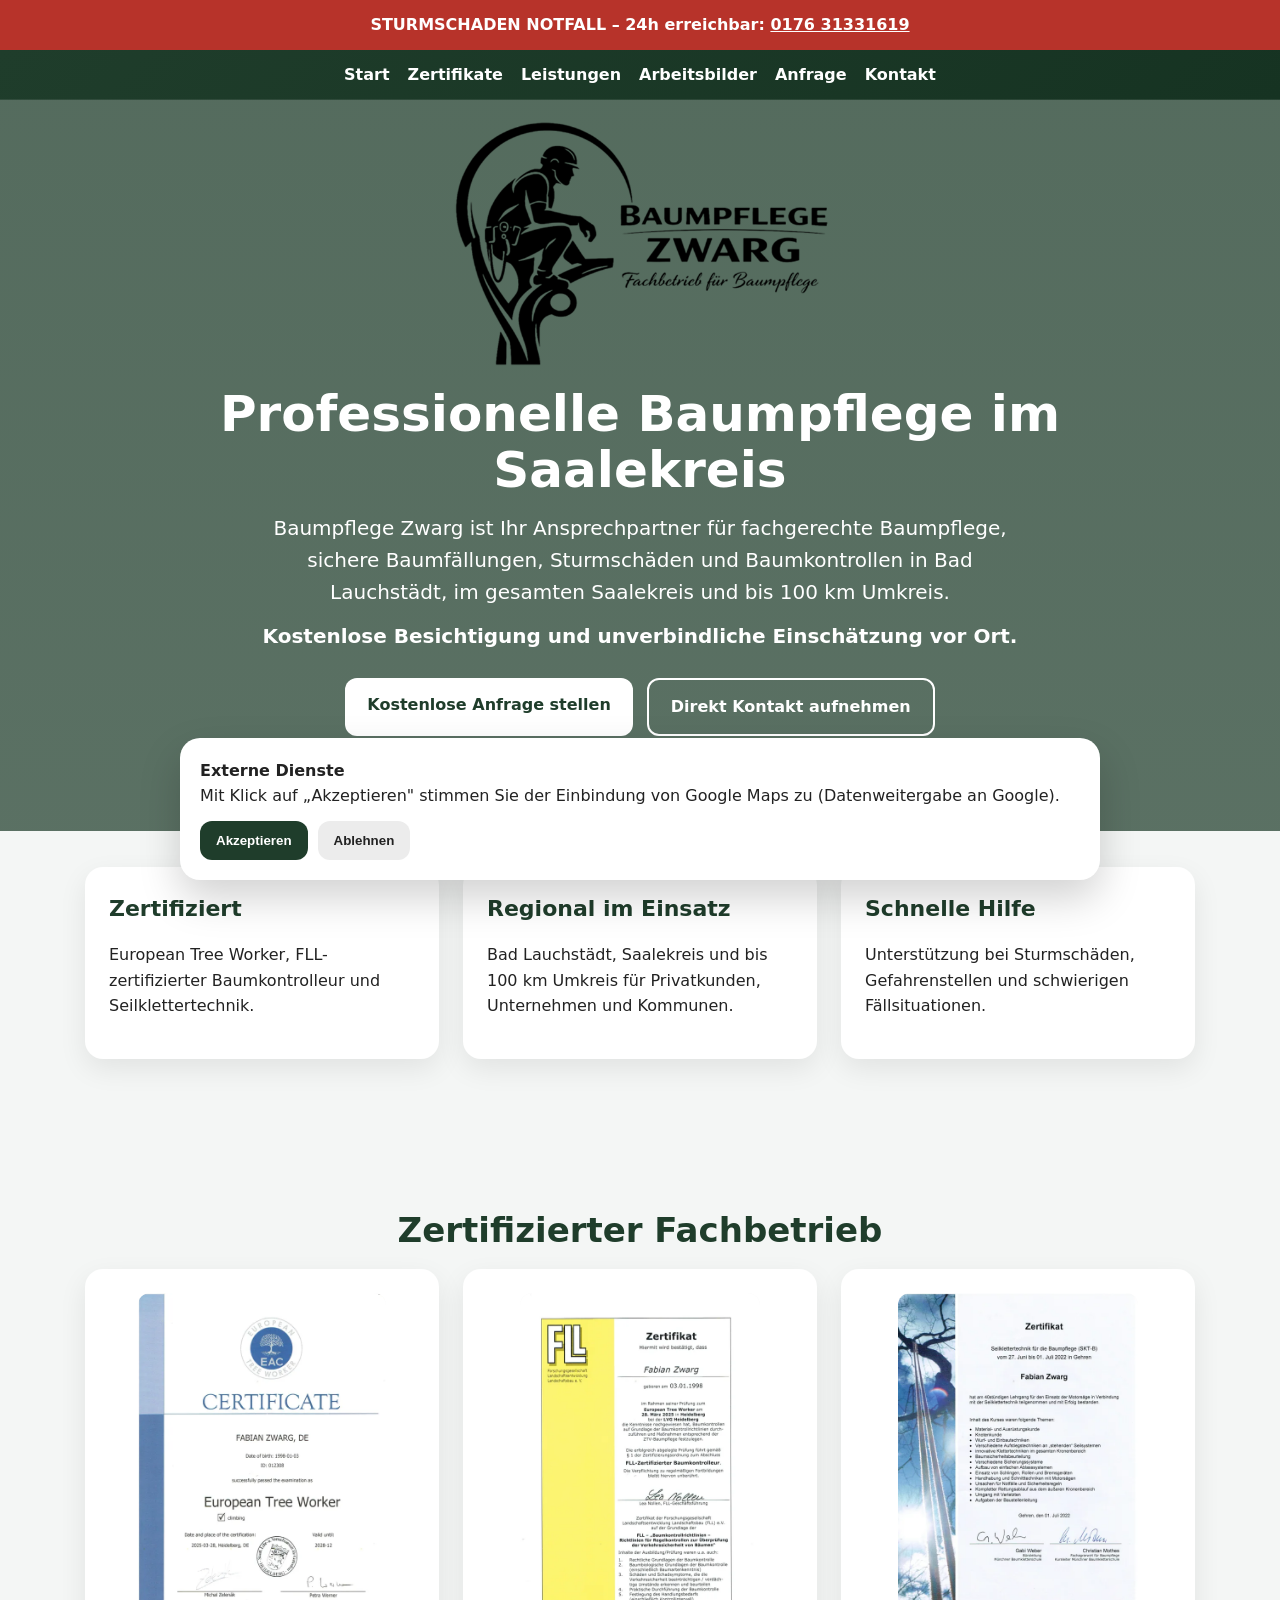
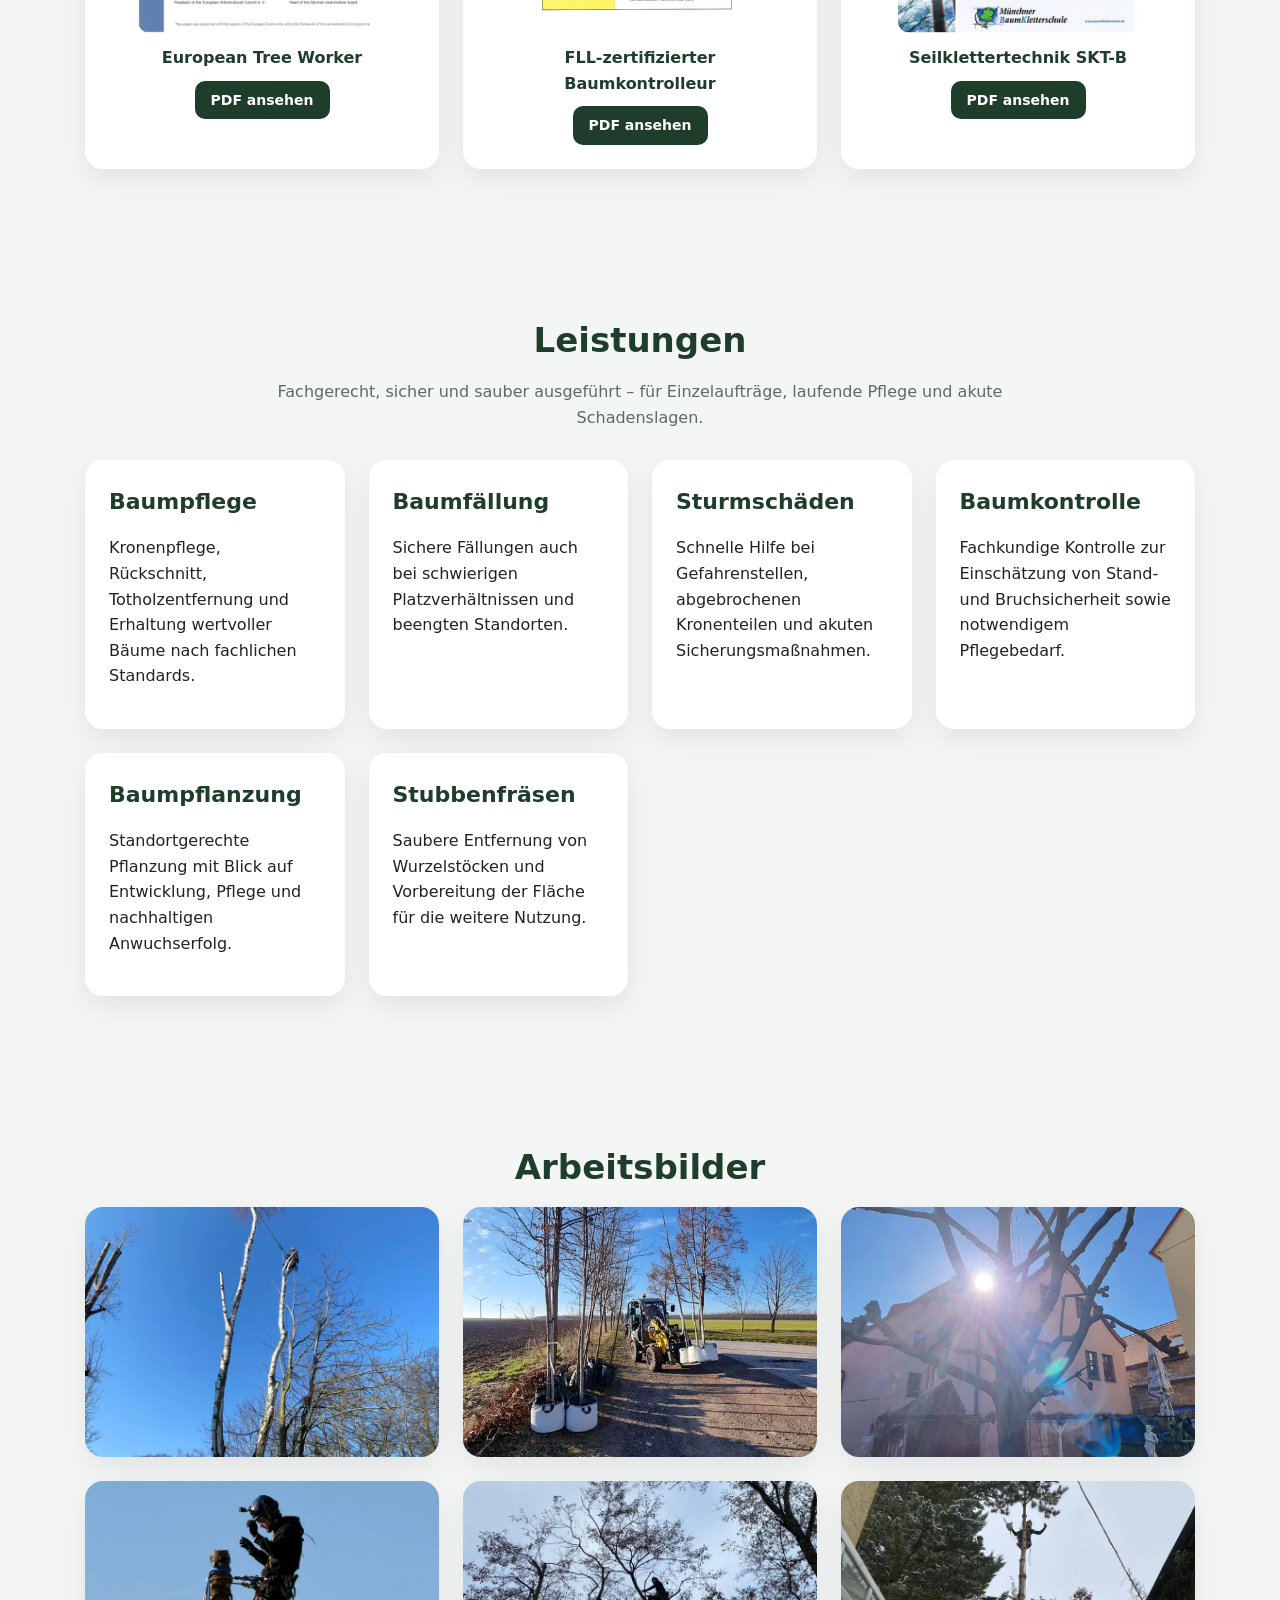
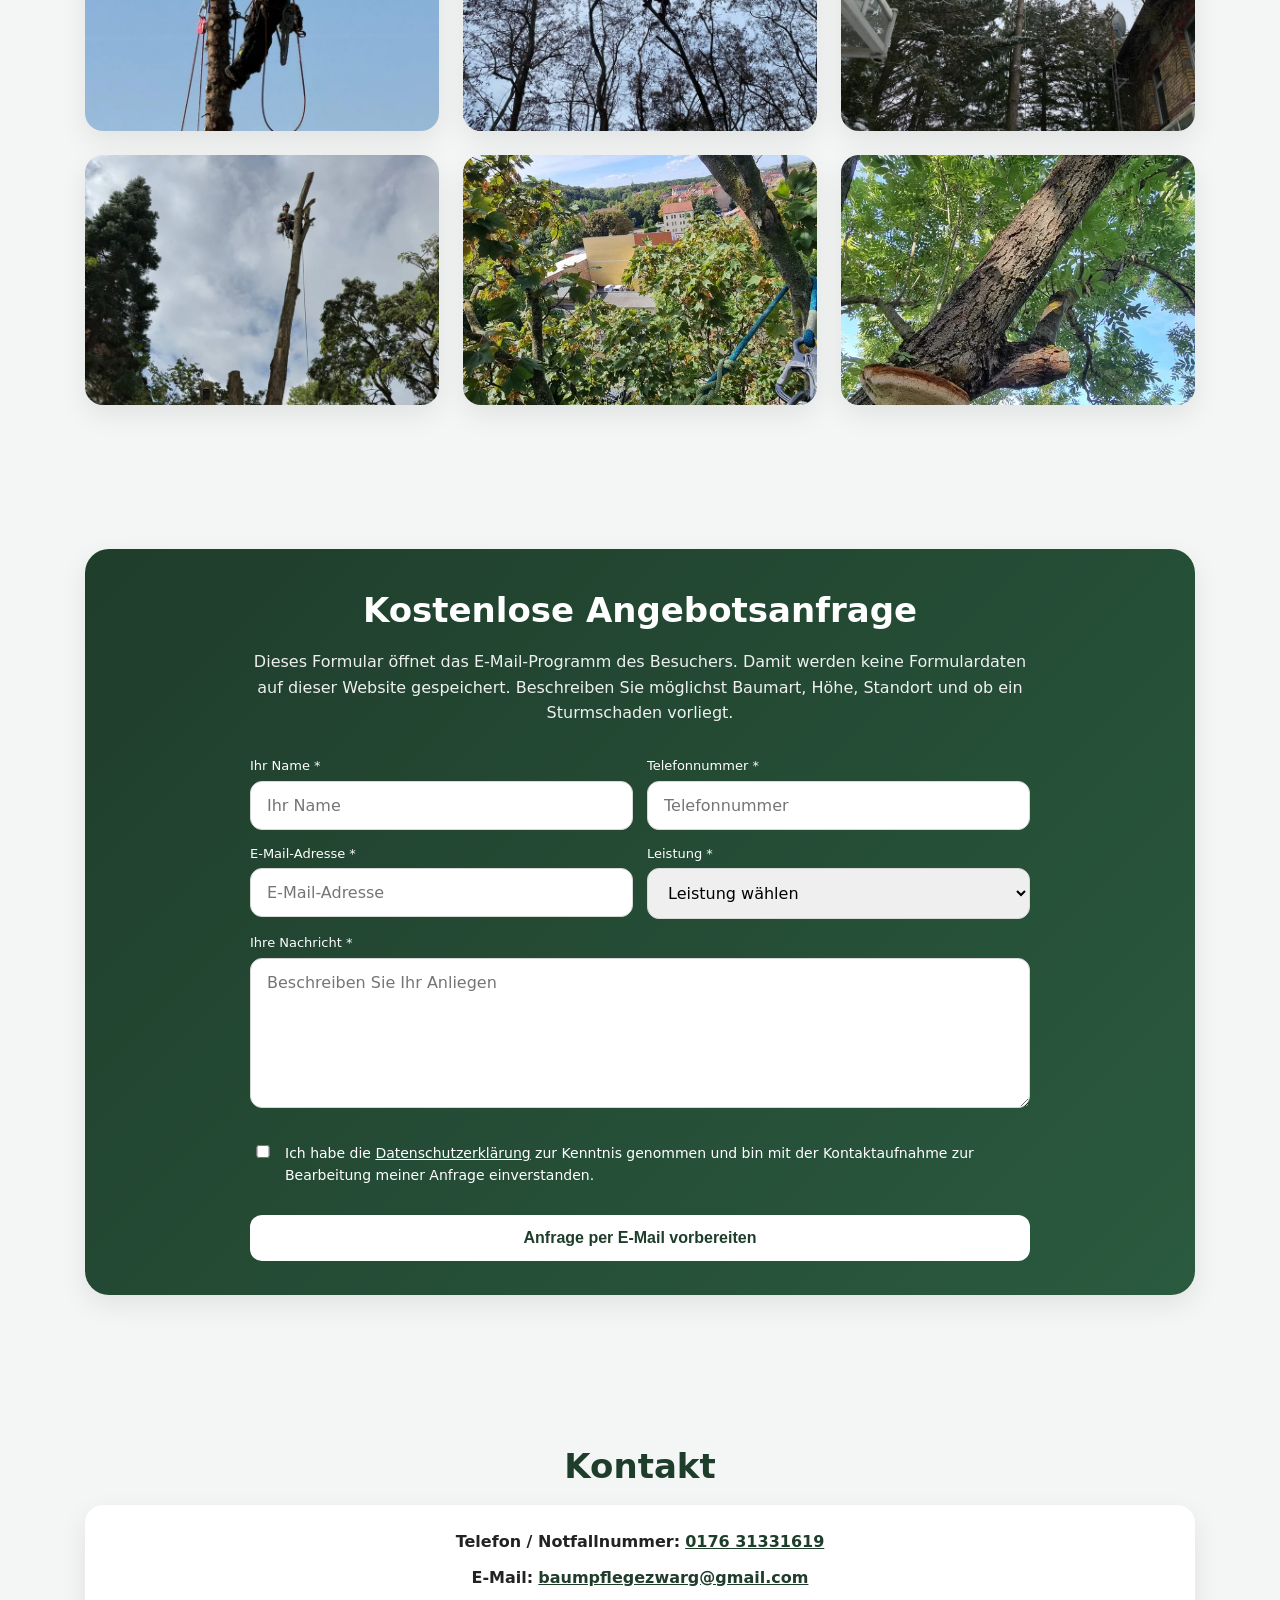
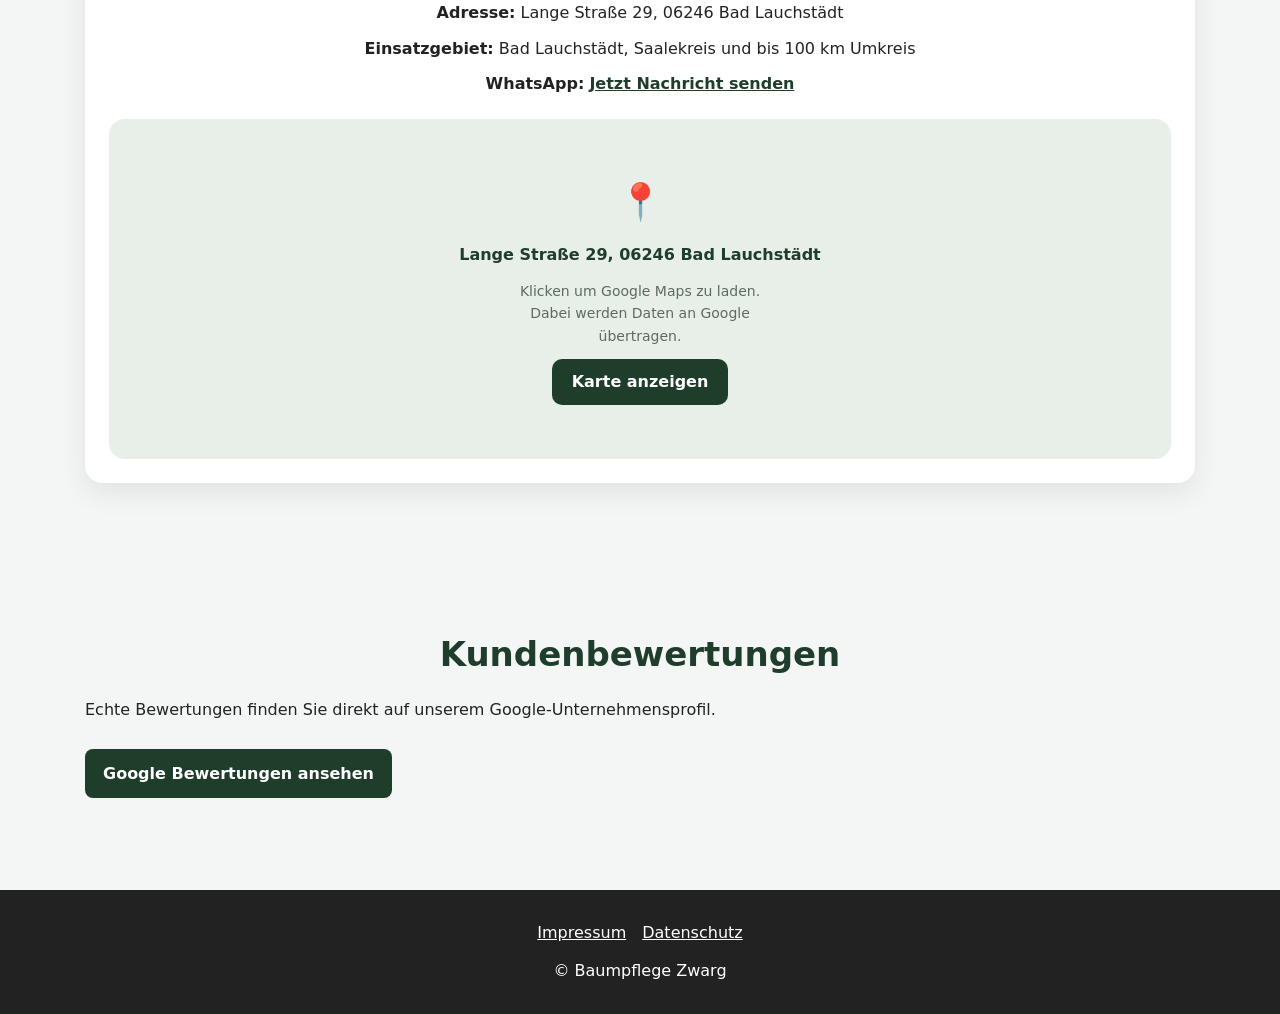
==== commit 066e1491: "index" ====
--- a/index.html
+++ b/index.html
@@ -7,16 +7,12 @@
 <meta name="description" content="Baumpflege Zwarg – Fachbetrieb für Baumpflege, Baumfällung, Baumkontrolle und Sturmschäden in Bad Lauchstädt, Saalekreis und bis 100 km Umkreis.">
 <meta name="robots" content="index,follow">
 <meta name="google-site-verification" content="2i43ZOK0yPO6ms3k7zTd9EcCNxlxu2L-GkThZo8th5I">
-<link rel="preconnect" href="https://fonts.googleapis.com">
-<link rel="preconnect" href="https://fonts.gstatic.com" crossorigin>
-<link rel="preload" href="https://fonts.googleapis.com/css2?family=Inter:wght@400;700&display=swap" as="style" onload="this.onload=null;this.rel='stylesheet'">
-<noscript><link href="https://fonts.googleapis.com/css2?family=Inter:wght@400;700&display=swap" rel="stylesheet"></noscript>
 <link rel="icon" type="image/png" href="logo/logo.png">
 <link rel="preload" as="image" href="logo/logo.webp" type="image/webp">
 <meta property="og:title" content="Baumpflege Zwarg | Baumpflege, Baumfällung & Baumkontrolle im Saalekreis">
 <meta property="og:description" content="Fachbetrieb für Baumpflege, Baumfällung, Baumkontrolle und Sturmschäden in Bad Lauchstädt und im Saalekreis. Kostenlose Besichtigung vor Ort.">
-<meta property="og:image" content="https://adris-hub.github.io/Baumpflege-Zwarg/arbeitsbilder/arbeit1.jpg">
-<meta property="og:url" content="https://adris-hub.github.io/Baumpflege-Zwarg">
+<meta property="og:image" content="https://baumpflege-zwarg.de/arbeitsbilder/arbeit1.jpg">
+<meta property="og:url" content="https://baumpflege-zwarg.de">
 <meta property="og:type" content="website">
 <meta property="og:locale" content="de_DE">
 <link rel="canonical" href="https://baumpflege-zwarg.de/">
@@ -60,7 +56,7 @@
 html{-webkit-scroll-behavior:smooth;scroll-behavior:smooth}
 body{
   margin:0;
-  font-family:'Inter',Verdana,Arial,sans-serif;
+  font-family:system-ui,-apple-system,BlinkMacSystemFont,'Segoe UI',Arial,sans-serif;
   background:var(--light);
   color:var(--text);
   line-height:1.6;
@@ -77,7 +73,7 @@
   text-align:center;
   padding:12px 16px;
   font-weight:700;
-  font-family:'Inter',Verdana,sans-serif;
+  font-family:system-ui,-apple-system,BlinkMacSystemFont,'Segoe UI',Arial,sans-serif;
   position:relative;z-index:10;
 }
 header{
@@ -442,13 +438,6 @@
 
 </main>
 
-<footer>
-  <div class="footer-links">
-    <a href="impressum.html">Impressum</a>
-    <a href="datenschutz.html">Datenschutz</a>
-  </div>
-  <div>© Baumpflege Zwarg</div>
-
 <section class="section" id="bewertungen">
 <h3>Kundenbewertungen</h3>
 <p>Echte Bewertungen finden Sie direkt auf unserem Google-Unternehmensprofil.</p>
@@ -457,6 +446,12 @@
 </a>
 </section>
 
+<footer>
+  <div class="footer-links">
+    <a href="impressum.html">Impressum</a>
+    <a href="datenschutz.html">Datenschutz</a>
+  </div>
+  <div>© Baumpflege Zwarg</div>
 </footer>
 
 
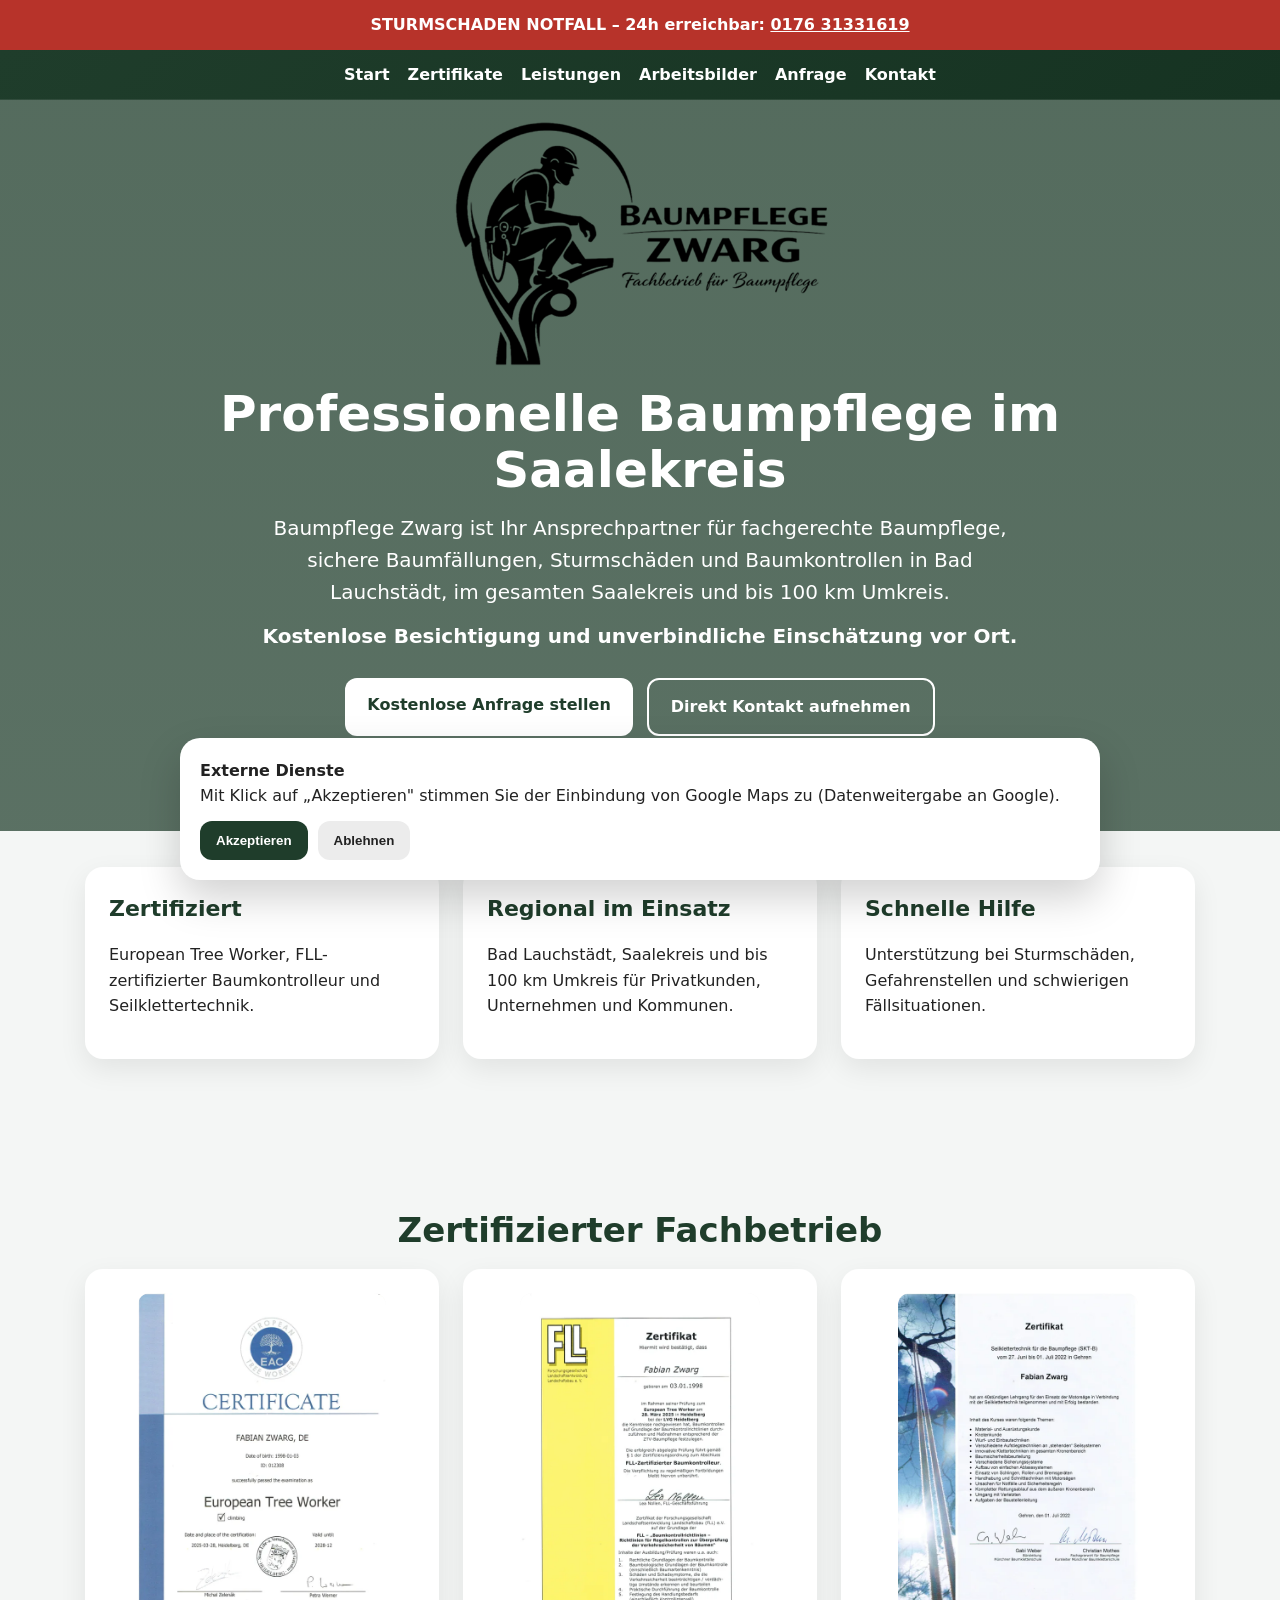
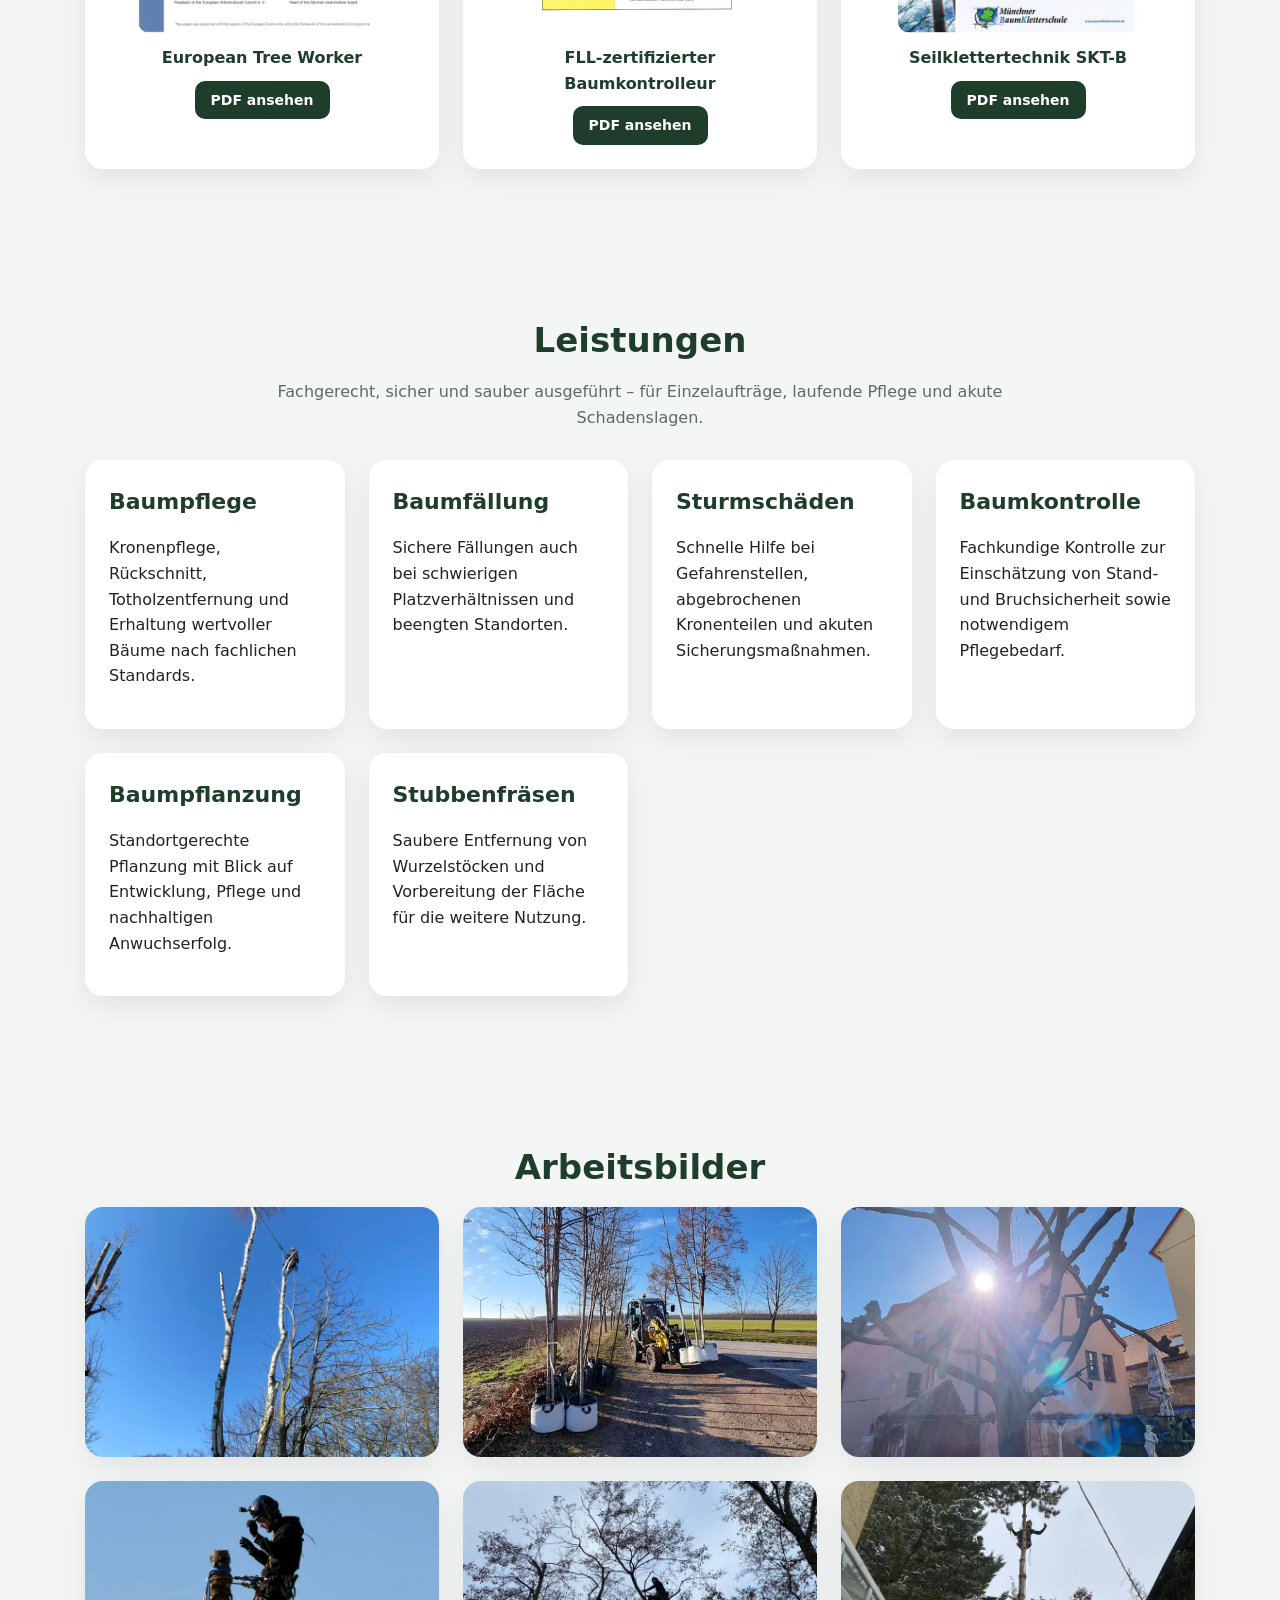
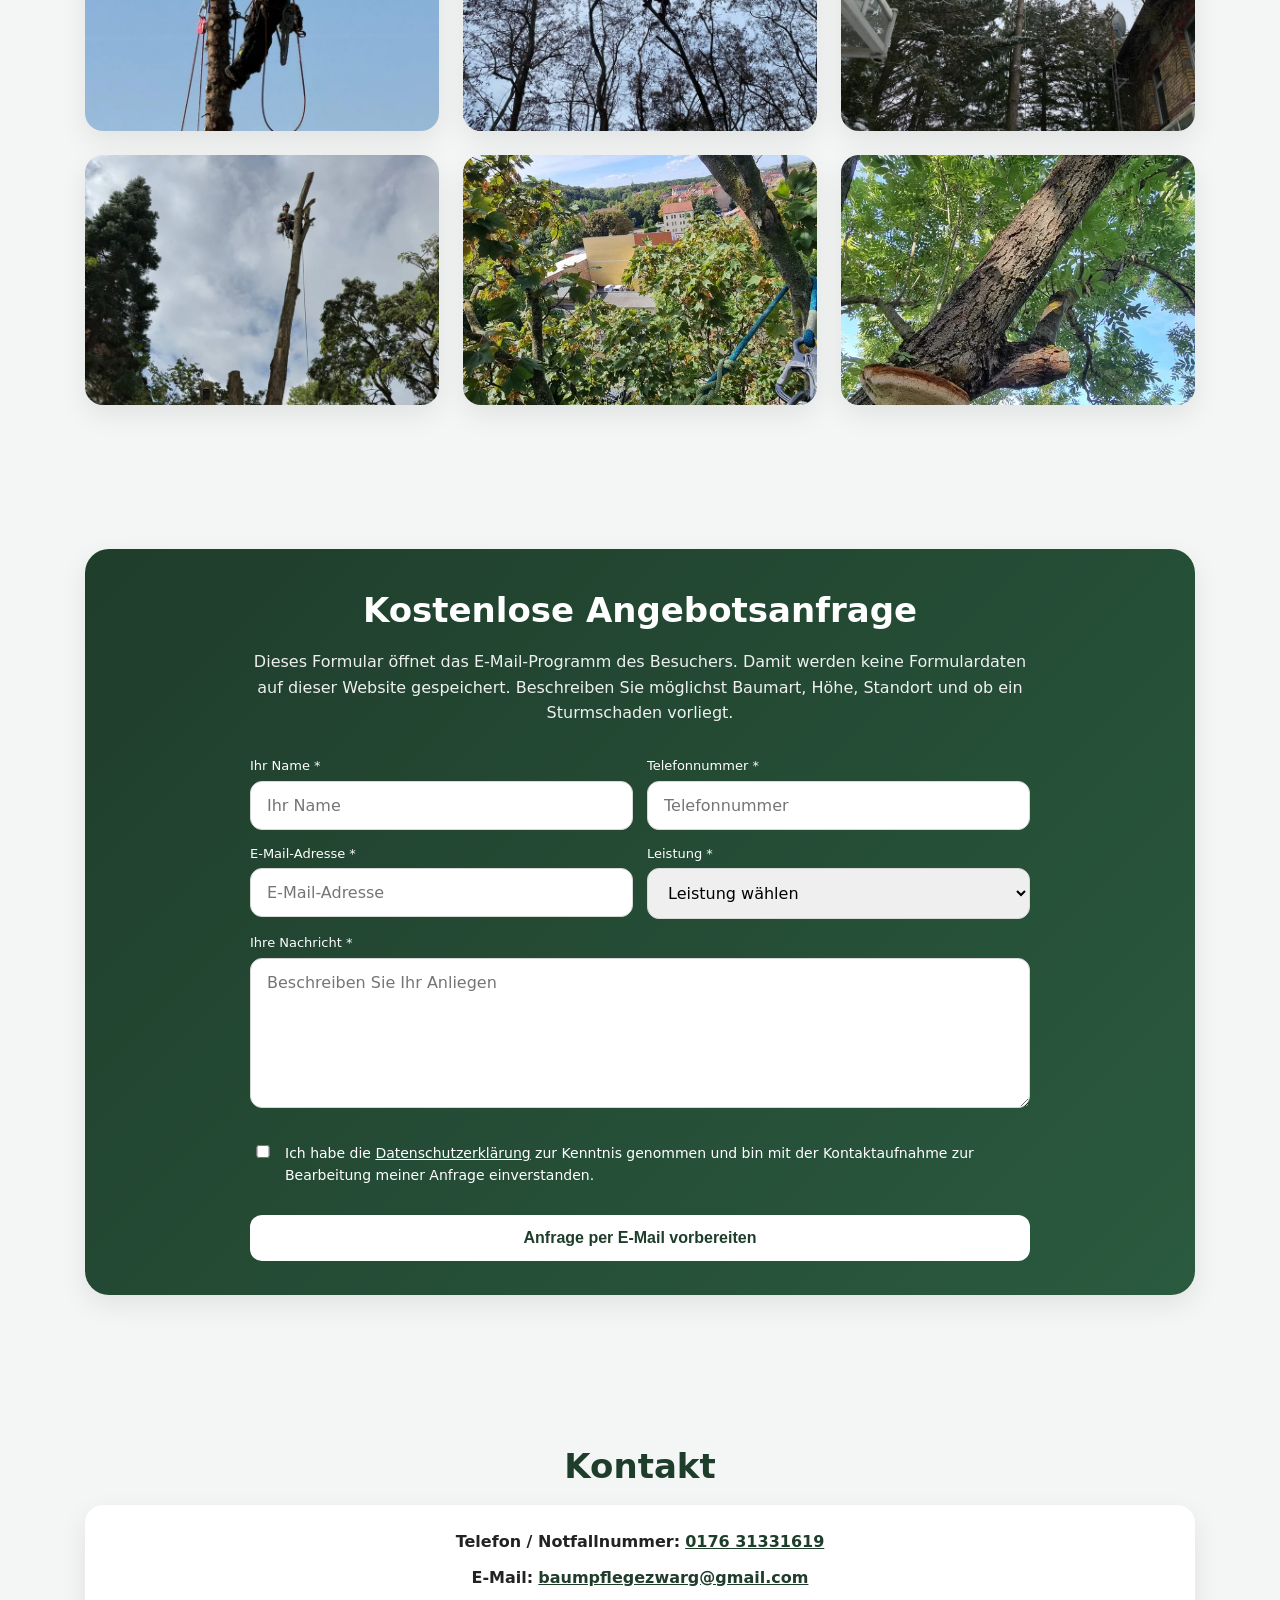
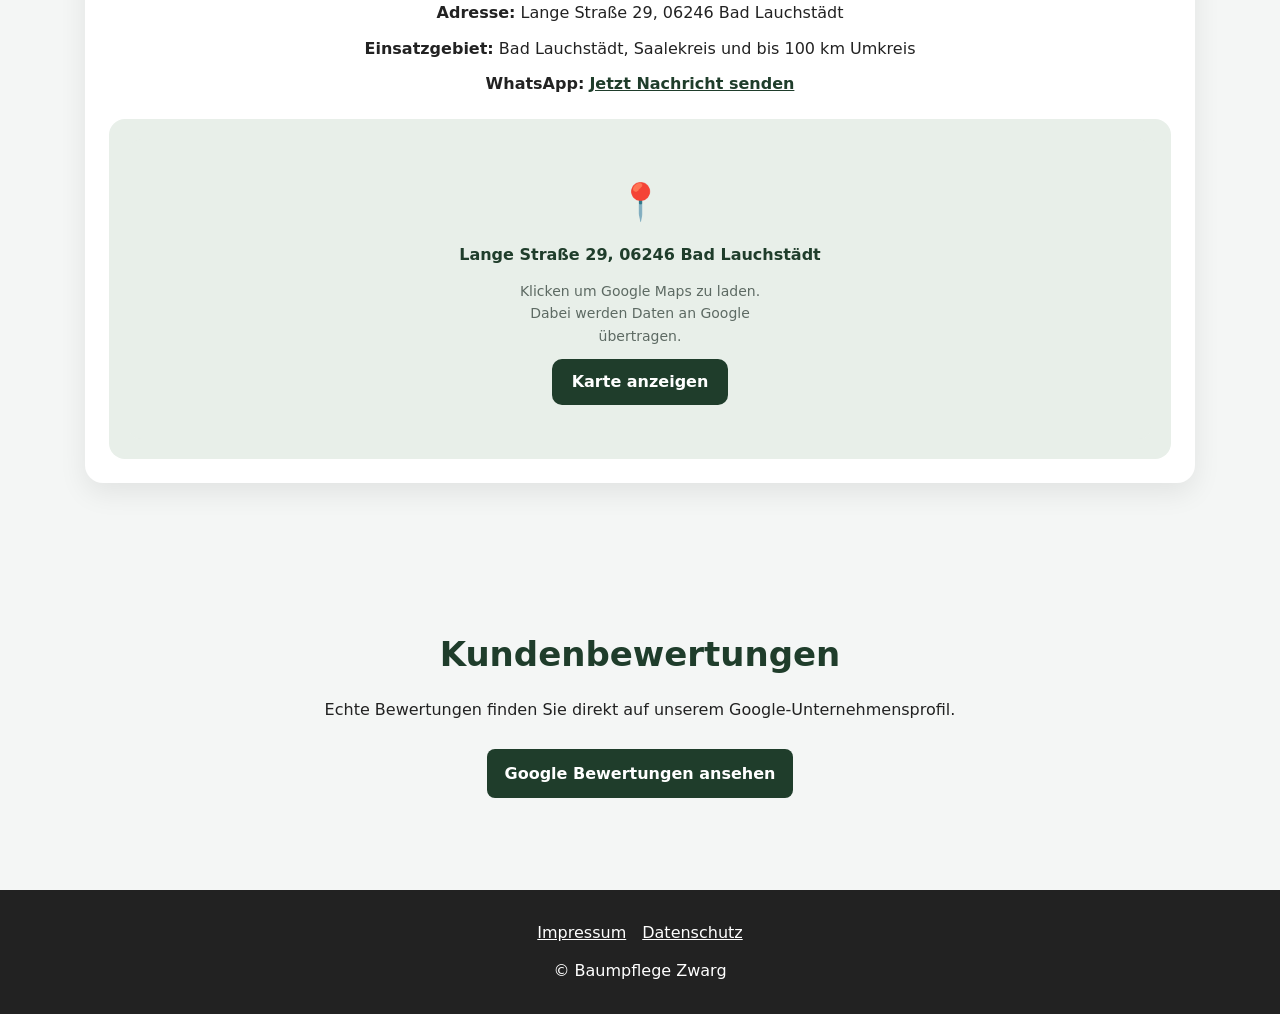
==== commit 6670b47d: "index" ====
--- a/index.html
+++ b/index.html
@@ -438,7 +438,7 @@
 
 </main>
 
-<section class="section" id="bewertungen">
+<section class="section" id="bewertungen" style="text-align:center;">
 <h3>Kundenbewertungen</h3>
 <p>Echte Bewertungen finden Sie direkt auf unserem Google-Unternehmensprofil.</p>
 <a href="https://www.google.com/search?sca_esv=a640d412492df4ff&uds=ALYpb_ncDc7jTlmw6Mmq7NjuX5c-_0IujsZetP8z619LoryEzXSsabkJJwIrgJyBorwncq3dqD3iQw0maqWwI7-T3LSS2uL7qJ596vEEMz_-vXqE5J-P0JXbVzH4X-GwVfd8b9lVOn00-Vlnrc97lr_Ks_hfzXBzkL1anZLT86JYI0cKwt8on6A&q=Baumpflege+Zwarg+Rezensionen&si=AL3DRZEsmMGCryMMFSHJ3StBhOdZ2-6yYkXd_doETEE1OR-qOTypV0yCNcSNTMoRX2VJE-o-zsZSCK49R4Vz_E9nFZ0MTJIy5HdDteGJ18_i6AGpQMu2f_0fR-meNKJ0jUHVRQdPE_T7cijfOqC439NZOn0cAxUUdw%3D%3D&hl=de-DE" target="_blank" style="display:inline-block;margin-top:10px;padding:12px 18px;background:#1f3d2b;color:#fff;border-radius:8px;text-decoration:none;font-weight:bold;">
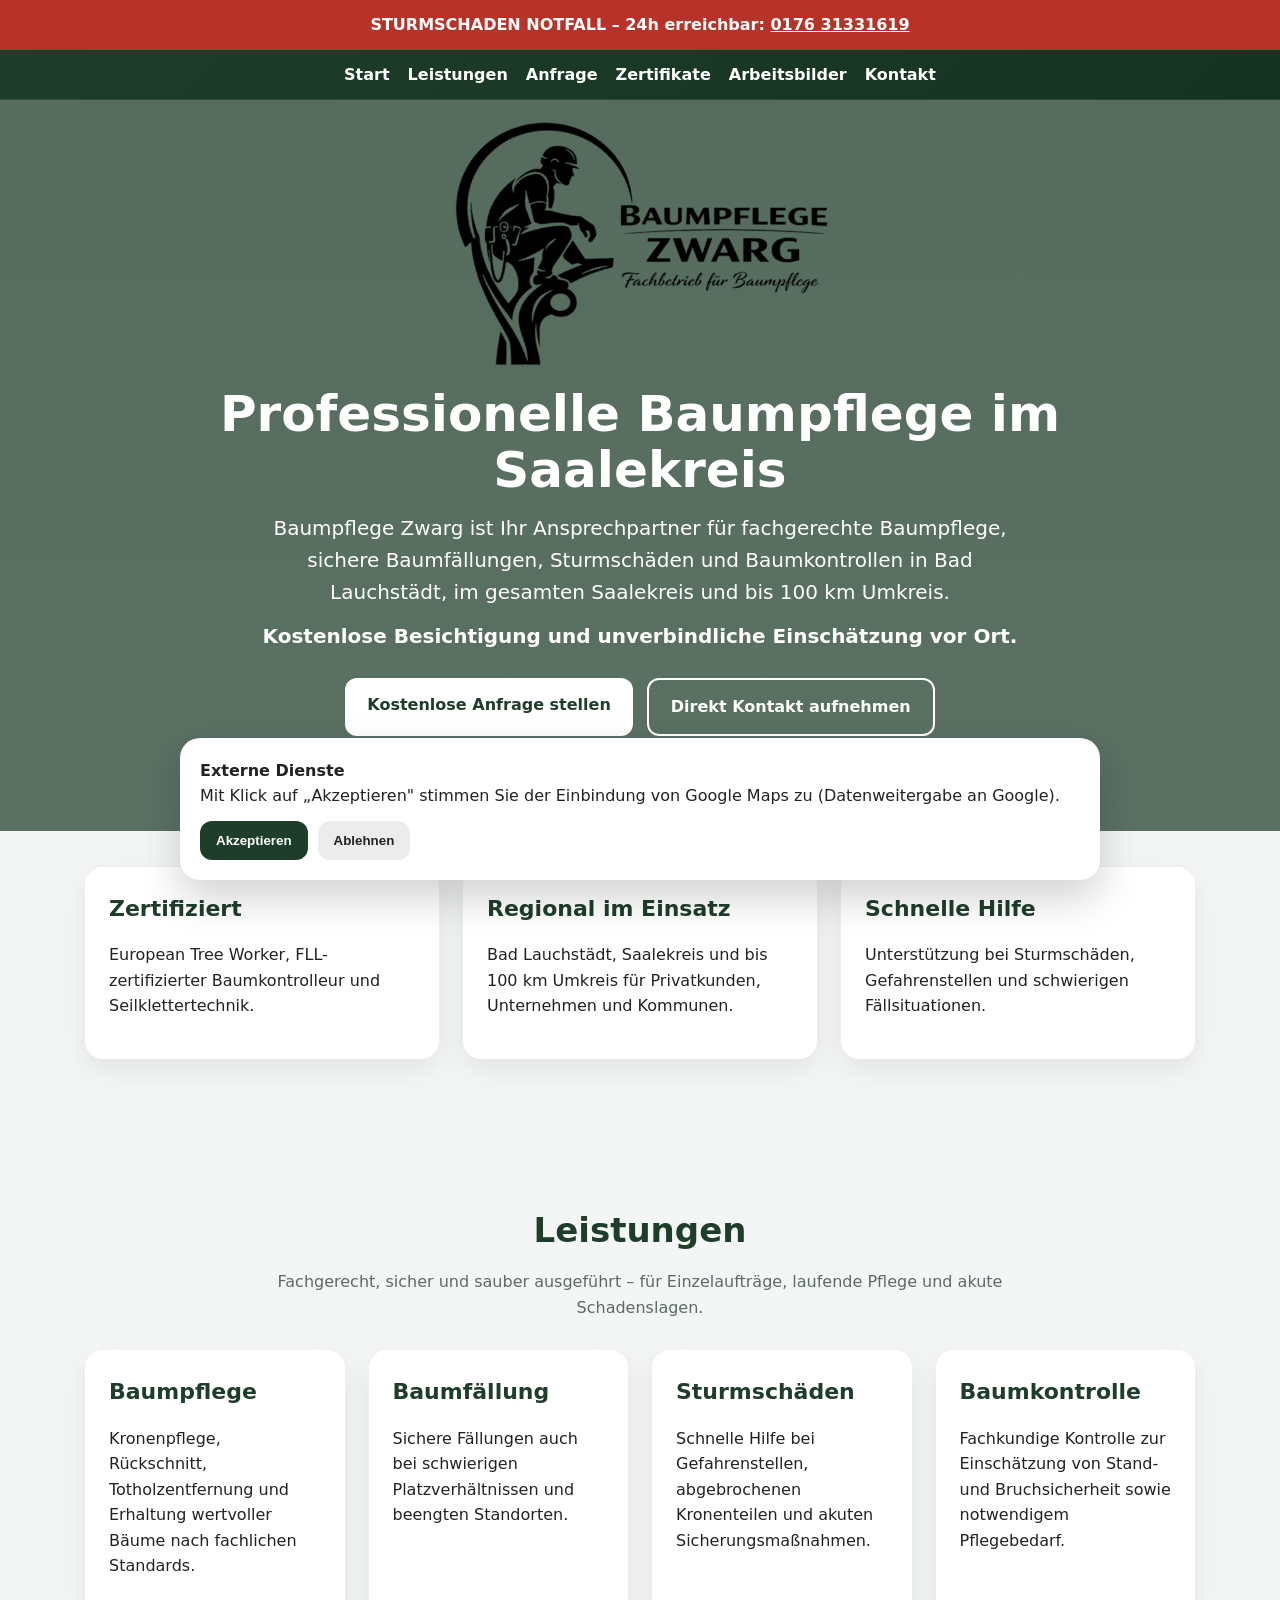
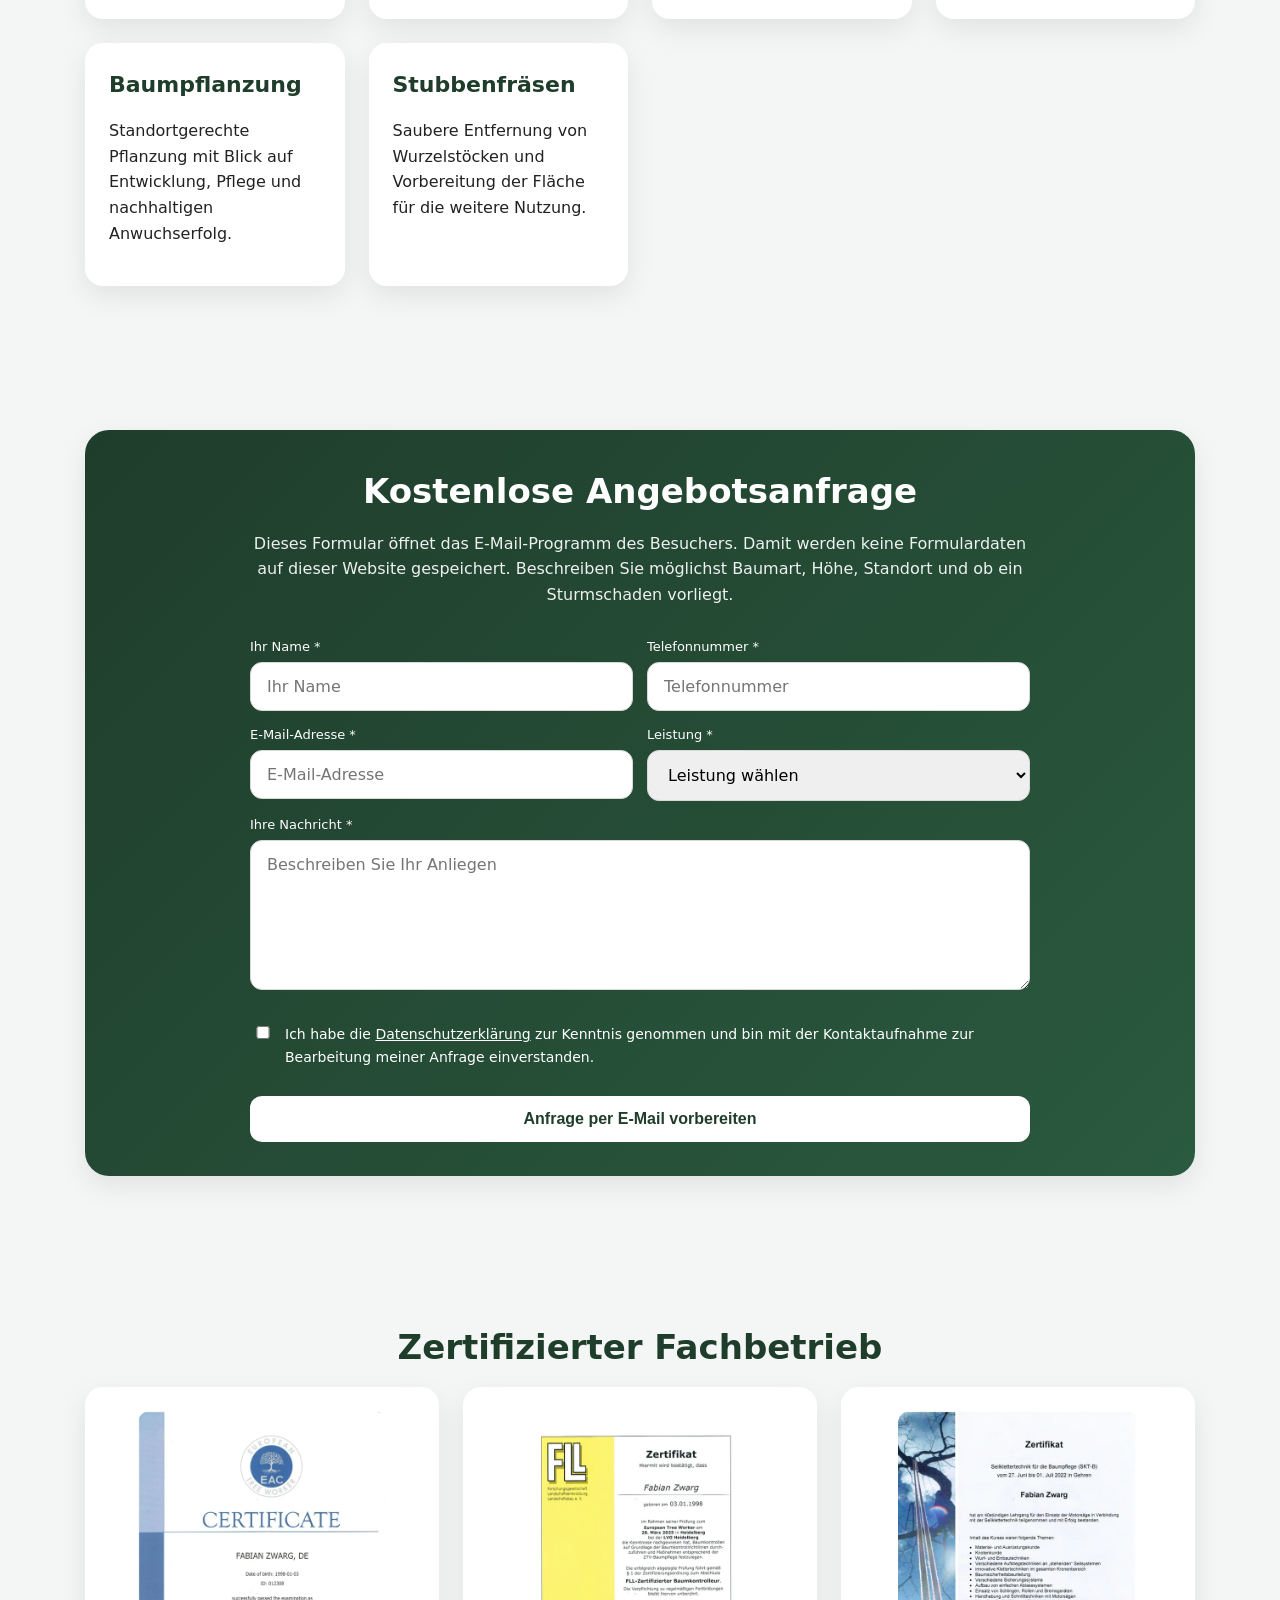
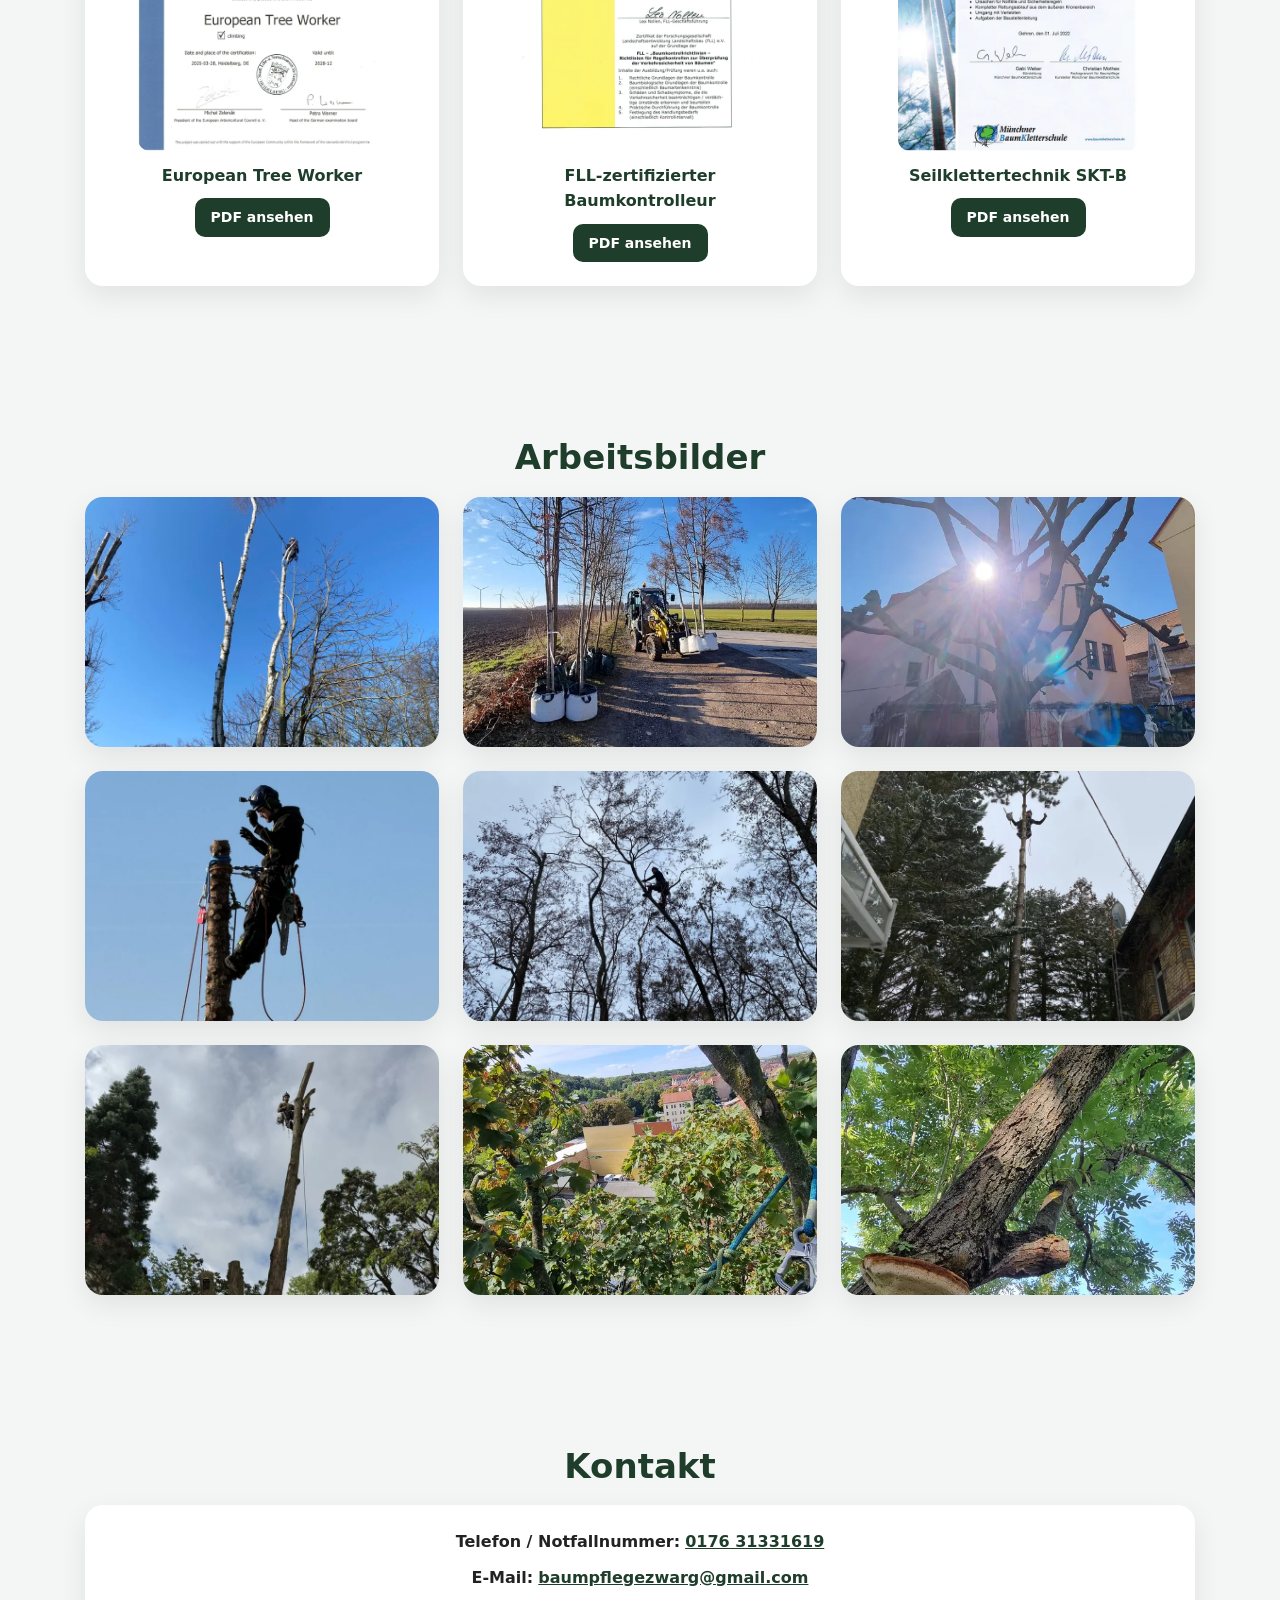
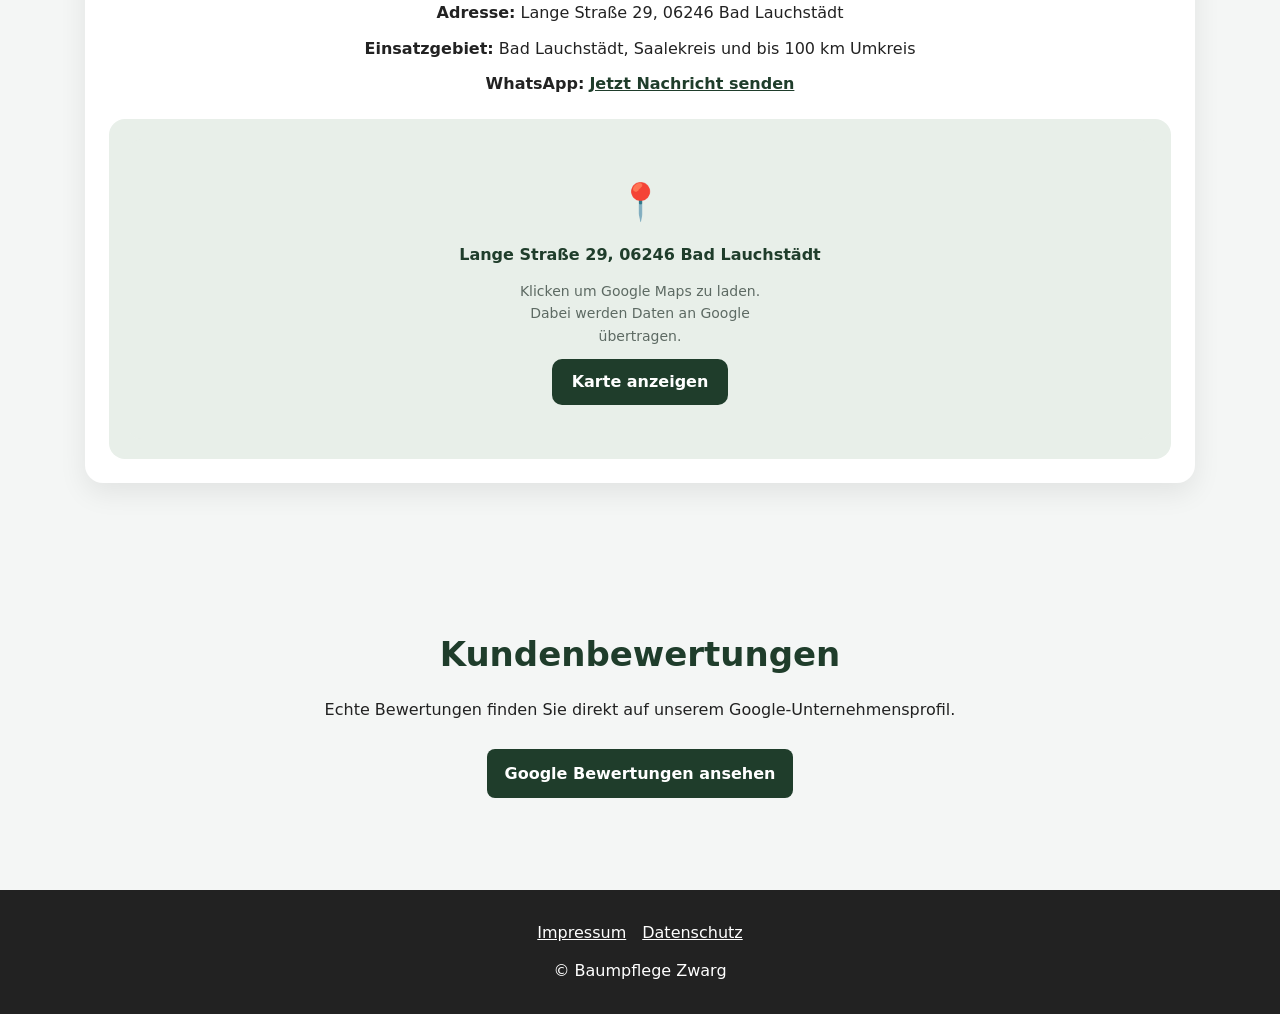
==== commit 2aa04397: "Auslagerung Styles" ====
--- a/index.html
+++ b/index.html
@@ -3,12 +3,14 @@
 <head>
 <meta charset="UTF-8">
 <meta name="viewport" content="width=device-width, initial-scale=1.0">
+<meta name="color-scheme" content="light">
 <title>Baumpflege Zwarg | Baumpflege, Baumfällung & Baumkontrolle im Saalekreis</title>
 <meta name="description" content="Baumpflege Zwarg – Fachbetrieb für Baumpflege, Baumfällung, Baumkontrolle und Sturmschäden in Bad Lauchstädt, Saalekreis und bis 100 km Umkreis.">
 <meta name="robots" content="index,follow">
 <meta name="google-site-verification" content="2i43ZOK0yPO6ms3k7zTd9EcCNxlxu2L-GkThZo8th5I">
 <link rel="icon" type="image/png" href="logo/logo.png">
 <link rel="preload" as="image" href="logo/logo.webp" type="image/webp">
+<link rel="stylesheet" href="style.css">
 <meta property="og:title" content="Baumpflege Zwarg | Baumpflege, Baumfällung & Baumkontrolle im Saalekreis">
 <meta property="og:description" content="Fachbetrieb für Baumpflege, Baumfällung, Baumkontrolle und Sturmschäden in Bad Lauchstädt und im Saalekreis. Kostenlose Besichtigung vor Ort.">
 <meta property="og:image" content="https://baumpflege-zwarg.de/arbeitsbilder/arbeit1.jpg">
@@ -38,44 +40,10 @@
 }
 </script>
 <style>
-:root{
-  --green:#1f3d2b;
-  --green-2:#163322;
-  --green-3:#2a5a3f;
-  --light:#f4f6f5;
-  --soft:#e8efe9;
-  --text:#222;
-  --muted:#5d6a63;
-  --white:#fff;
-  --red:#b7332a;
-  --shadow:0 10px 28px rgba(0,0,0,.08);
-  --radius:18px;
-  --max:1150px;
-}
-*{box-sizing:border-box}
-html{-webkit-scroll-behavior:smooth;scroll-behavior:smooth}
-body{
-  margin:0;
-  font-family:system-ui,-apple-system,BlinkMacSystemFont,'Segoe UI',Arial,sans-serif;
-  background:var(--light);
-  color:var(--text);
-  line-height:1.6;
-}
-img{max-width:100%;display:block}
-a{color:inherit}
 .skip-link{
   position:absolute;left:-9999px;top:0;background:#fff;color:#000;padding:10px 14px;z-index:999;
 }
 .skip-link:focus{left:10px;top:10px}
-.topbar{
-  background:var(--red);
-  color:#fff;
-  text-align:center;
-  padding:12px 16px;
-  font-weight:700;
-  font-family:system-ui,-apple-system,BlinkMacSystemFont,'Segoe UI',Arial,sans-serif;
-  position:relative;z-index:10;
-}
 header{
   background:none;
   color:#fff;
@@ -229,12 +197,6 @@
   margin-top:22px;padding:20px;background:var(--soft);border-radius:16px;text-align:left;
 }
 .map-card p{margin:0 0 12px}
-.legal-wrap{display:grid;gap:24px}
-.legal-box h4{margin-top:0;color:var(--green)}
-footer{background:#222;color:#fff;text-align:center;padding:30px 20px;margin-top:20px}
-.footer-links{display:flex;justify-content:center;gap:16px;flex-wrap:wrap;margin-bottom:12px}
-.footer-links a{color:#fff}
-.small{font-size:14px;opacity:.92}
 .whatsapp{
   position:fixed;right:18px;bottom:18px;background:#25D366;color:#fff;padding:14px 18px;border-radius:999px;
   font-weight:700;box-shadow:var(--shadow);text-decoration:none;z-index:19;
@@ -284,10 +246,10 @@
   <div class="nav-inner">
     <div class="nav-links" id="navLinks">
       <a href="#start">Start</a>
+      <a href="#leistungen">Leistungen</a>
+      <a href="#angebot">Anfrage</a>
       <a href="#zertifikate">Zertifikate</a>
-      <a href="#leistungen">Leistungen</a>
       <a href="#arbeiten">Arbeitsbilder</a>
-      <a href="#angebot">Anfrage</a>
       <a href="#kontakt">Kontakt</a>
     </div>
   </div>
@@ -326,28 +288,6 @@
       <div class="card"><h4>Regional im Einsatz</h4><p>Bad Lauchstädt, Saalekreis und bis 100 km Umkreis für Privatkunden, Unternehmen und Kommunen.</p></div>
       <div class="card"><h4>Schnelle Hilfe</h4><p>Unterstützung bei Sturmschäden, Gefahrenstellen und schwierigen Fällsituationen.</p></div>
       
-    </div>
-  </section>
-
-  <section class="section" id="zertifikate">
-    <h3>Zertifizierter Fachbetrieb</h3>
-    
-    <div class="grid badges">
-      <div class="badge">
-        <picture><source srcset="zertifikate/etw%20zertifikat.webp" type="image/webp"><img src="zertifikate/etw%20zertifikat.jpg" alt="European Tree Worker Zertifikat" loading="lazy"></picture>
-        <strong>European Tree Worker</strong>
-        <a href="zertifikate/etw%20zertifikat.pdf" target="_blank" rel="noopener noreferrer" style="display:inline-block;margin-top:10px;padding:8px 16px;background:var(--green);color:#fff;border-radius:10px;text-decoration:none;font-weight:700;font-size:14px;">PDF ansehen</a>
-      </div>
-      <div class="badge">
-        <picture><source srcset="zertifikate/Fll%20Baumkontrolleur%20zertifikat.webp" type="image/webp"><img src="zertifikate/Fll%20Baumkontrolleur%20zertifikat.jpg" alt="FLL Zertifikat" loading="lazy"></picture>
-        <strong>FLL-zertifizierter Baumkontrolleur</strong>
-        <a href="zertifikate/Fll%20Baumkontrolleur%20zertifikat.pdf" target="_blank" rel="noopener noreferrer" style="display:inline-block;margin-top:10px;padding:8px 16px;background:var(--green);color:#fff;border-radius:10px;text-decoration:none;font-weight:700;font-size:14px;">PDF ansehen</a>
-      </div>
-      <div class="badge">
-        <picture><source srcset="zertifikate/Skt%20B%20Zertifikat.webp" type="image/webp"><img src="zertifikate/Skt%20B%20Zertifikat.jpg" alt="SKT-B Zertifikat" loading="lazy"></picture>
-        <strong>Seilklettertechnik SKT-B</strong>
-        <a href="zertifikate/Skt%20B%20Zertifikat.pdf" target="_blank" rel="noopener noreferrer" style="display:inline-block;margin-top:10px;padding:8px 16px;background:var(--green);color:#fff;border-radius:10px;text-decoration:none;font-weight:700;font-size:14px;">PDF ansehen</a>
-      </div>
     </div>
   </section>
 
@@ -361,24 +301,6 @@
       <div class="card"><h4>Baumkontrolle</h4><p>Fachkundige Kontrolle zur Einschätzung von Stand- und Bruchsicherheit sowie notwendigem Pflegebedarf.</p></div>
       <div class="card"><h4>Baumpflanzung</h4><p>Standortgerechte Pflanzung mit Blick auf Entwicklung, Pflege und nachhaltigen Anwuchserfolg.</p></div>
       <div class="card"><h4>Stubbenfräsen</h4><p>Saubere Entfernung von Wurzelstöcken und Vorbereitung der Fläche für die weitere Nutzung.</p></div>
-    </div>
-  </section>
-
-  
-
-  <section class="section" id="arbeiten">
-    <h3>Arbeitsbilder</h3>
-    
-    <div class="grid gallery">
-      <picture><source srcset="arbeitsbilder/arbeit1.webp" type="image/webp"><img src="arbeitsbilder/arbeit1.jpg" alt="Arbeitsbild Baumpflege 1" loading="lazy" width="750" height="1000"></picture>
-      <picture><source srcset="arbeitsbilder/arbeit2.webp" type="image/webp"><img src="arbeitsbilder/arbeit2.jpg" alt="Arbeitsbild Baumpflege 2" loading="lazy" width="562" height="1000"></picture>
-      <picture><source srcset="arbeitsbilder/arbeit3.webp" type="image/webp"><img src="arbeitsbilder/arbeit3.jpg" alt="Arbeitsbild Baumpflege 3" loading="lazy" width="562" height="1000"></picture>
-      <picture><source srcset="arbeitsbilder/arbeit4.webp" type="image/webp"><img src="arbeitsbilder/arbeit4.jpg" alt="Arbeitsbild Baumpflege 4" loading="lazy" width="750" height="1000" style="object-position:center 20%"></picture>
-      <picture><source srcset="arbeitsbilder/arbeit5.webp" type="image/webp"><img src="arbeitsbilder/arbeit5.jpg" alt="Arbeitsbild Baumpflege 5" loading="lazy" width="750" height="1000"></picture>
-      <picture><source srcset="arbeitsbilder/arbeit6.webp" type="image/webp"><img src="arbeitsbilder/arbeit6.jpg" alt="Arbeitsbild Baumpflege 6" loading="lazy" width="750" height="1000"></picture>
-      <picture><source srcset="arbeitsbilder/arbeit7.webp" type="image/webp"><img src="arbeitsbilder/arbeit7.jpg" alt="Arbeitsbild Baumpflege 7" loading="lazy" width="750" height="1000" style="object-position:center 20%"></picture>
-      <picture><source srcset="arbeitsbilder/arbeit8.webp" type="image/webp"><img src="arbeitsbilder/arbeit8.jpg" alt="Arbeitsbild Baumpflege 8" loading="lazy" width="562" height="1000"></picture>
-      <picture><source srcset="arbeitsbilder/arbeit9.webp" type="image/webp"><img src="arbeitsbilder/arbeit9.jpg" alt="Arbeitsbild Baumpflege 9" loading="lazy" width="562" height="1000"></picture>
     </div>
   </section>
 
@@ -410,7 +332,45 @@
         </label>
         <button type="submit">Anfrage per E-Mail vorbereiten</button>
       </form>
-      
+
+    </div>
+  </section>
+
+  <section class="section" id="zertifikate">
+    <h3>Zertifizierter Fachbetrieb</h3>
+
+    <div class="grid badges">
+      <div class="badge">
+        <picture><source srcset="zertifikate/etw%20zertifikat.webp" type="image/webp"><img src="zertifikate/etw%20zertifikat.jpg" alt="European Tree Worker Zertifikat" loading="lazy"></picture>
+        <strong>European Tree Worker</strong>
+        <a href="zertifikate/etw%20zertifikat.pdf" target="_blank" rel="noopener noreferrer" style="display:inline-block;margin-top:10px;padding:8px 16px;background:var(--green);color:#fff;border-radius:10px;text-decoration:none;font-weight:700;font-size:14px;">PDF ansehen</a>
+      </div>
+      <div class="badge">
+        <picture><source srcset="zertifikate/Fll%20Baumkontrolleur%20zertifikat.webp" type="image/webp"><img src="zertifikate/Fll%20Baumkontrolleur%20zertifikat.jpg" alt="FLL Zertifikat" loading="lazy"></picture>
+        <strong>FLL-zertifizierter Baumkontrolleur</strong>
+        <a href="zertifikate/Fll%20Baumkontrolleur%20zertifikat.pdf" target="_blank" rel="noopener noreferrer" style="display:inline-block;margin-top:10px;padding:8px 16px;background:var(--green);color:#fff;border-radius:10px;text-decoration:none;font-weight:700;font-size:14px;">PDF ansehen</a>
+      </div>
+      <div class="badge">
+        <picture><source srcset="zertifikate/Skt%20B%20Zertifikat.webp" type="image/webp"><img src="zertifikate/Skt%20B%20Zertifikat.jpg" alt="SKT-B Zertifikat" loading="lazy"></picture>
+        <strong>Seilklettertechnik SKT-B</strong>
+        <a href="zertifikate/Skt%20B%20Zertifikat.pdf" target="_blank" rel="noopener noreferrer" style="display:inline-block;margin-top:10px;padding:8px 16px;background:var(--green);color:#fff;border-radius:10px;text-decoration:none;font-weight:700;font-size:14px;">PDF ansehen</a>
+      </div>
+    </div>
+  </section>
+
+  <section class="section" id="arbeiten">
+    <h3>Arbeitsbilder</h3>
+
+    <div class="grid gallery">
+      <picture><source srcset="arbeitsbilder/arbeit1.webp" type="image/webp"><img src="arbeitsbilder/arbeit1.jpg" alt="Arbeitsbild Baumpflege 1" loading="lazy" width="750" height="1000"></picture>
+      <picture><source srcset="arbeitsbilder/arbeit2.webp" type="image/webp"><img src="arbeitsbilder/arbeit2.jpg" alt="Arbeitsbild Baumpflege 2" loading="lazy" width="562" height="1000"></picture>
+      <picture><source srcset="arbeitsbilder/arbeit3.webp" type="image/webp"><img src="arbeitsbilder/arbeit3.jpg" alt="Arbeitsbild Baumpflege 3" loading="lazy" width="562" height="1000"></picture>
+      <picture><source srcset="arbeitsbilder/arbeit4.webp" type="image/webp"><img src="arbeitsbilder/arbeit4.jpg" alt="Arbeitsbild Baumpflege 4" loading="lazy" width="750" height="1000" style="object-position:center 20%"></picture>
+      <picture><source srcset="arbeitsbilder/arbeit5.webp" type="image/webp"><img src="arbeitsbilder/arbeit5.jpg" alt="Arbeitsbild Baumpflege 5" loading="lazy" width="750" height="1000"></picture>
+      <picture><source srcset="arbeitsbilder/arbeit6.webp" type="image/webp"><img src="arbeitsbilder/arbeit6.jpg" alt="Arbeitsbild Baumpflege 6" loading="lazy" width="750" height="1000"></picture>
+      <picture><source srcset="arbeitsbilder/arbeit7.webp" type="image/webp"><img src="arbeitsbilder/arbeit7.jpg" alt="Arbeitsbild Baumpflege 7" loading="lazy" width="750" height="1000" style="object-position:center 20%"></picture>
+      <picture><source srcset="arbeitsbilder/arbeit8.webp" type="image/webp"><img src="arbeitsbilder/arbeit8.jpg" alt="Arbeitsbild Baumpflege 8" loading="lazy" width="562" height="1000"></picture>
+      <picture><source srcset="arbeitsbilder/arbeit9.webp" type="image/webp"><img src="arbeitsbilder/arbeit9.jpg" alt="Arbeitsbild Baumpflege 9" loading="lazy" width="562" height="1000"></picture>
     </div>
   </section>
 
@@ -441,7 +401,7 @@
 <section class="section" id="bewertungen" style="text-align:center;">
 <h3>Kundenbewertungen</h3>
 <p>Echte Bewertungen finden Sie direkt auf unserem Google-Unternehmensprofil.</p>
-<a href="https://www.google.com/search?sca_esv=a640d412492df4ff&uds=ALYpb_ncDc7jTlmw6Mmq7NjuX5c-_0IujsZetP8z619LoryEzXSsabkJJwIrgJyBorwncq3dqD3iQw0maqWwI7-T3LSS2uL7qJ596vEEMz_-vXqE5J-P0JXbVzH4X-GwVfd8b9lVOn00-Vlnrc97lr_Ks_hfzXBzkL1anZLT86JYI0cKwt8on6A&q=Baumpflege+Zwarg+Rezensionen&si=AL3DRZEsmMGCryMMFSHJ3StBhOdZ2-6yYkXd_doETEE1OR-qOTypV0yCNcSNTMoRX2VJE-o-zsZSCK49R4Vz_E9nFZ0MTJIy5HdDteGJ18_i6AGpQMu2f_0fR-meNKJ0jUHVRQdPE_T7cijfOqC439NZOn0cAxUUdw%3D%3D&hl=de-DE" target="_blank" style="display:inline-block;margin-top:10px;padding:12px 18px;background:#1f3d2b;color:#fff;border-radius:8px;text-decoration:none;font-weight:bold;">
+<a href="https://share.google/2uRwBHmrRXOEMZ93R" target="_blank" rel="noopener noreferrer" style="display:inline-block;margin-top:10px;padding:12px 18px;background:#1f3d2b;color:#fff;border-radius:8px;text-decoration:none;font-weight:bold;">
 Google Bewertungen ansehen
 </a>
 </section>
--- a/style.css
+++ b/style.css
@@ -0,0 +1,66 @@
+/* ── Variablen – hier alle Farben & Größen zentral ändern ── */
+:root{
+  color-scheme:light;
+  --green:#1f3d2b;
+  --green-2:#163322;
+  --green-3:#2a5a3f;
+  --light:#f4f6f5;
+  --soft:#e8efe9;
+  --text:#222;
+  --muted:#5d6a63;
+  --white:#fff;
+  --red:#b7332a;
+  --shadow:0 10px 28px rgba(0,0,0,.08);
+  --radius:18px;
+  --max:1150px;
+}
+
+/* ── Basis ── */
+*{box-sizing:border-box}
+html{-webkit-scroll-behavior:smooth;scroll-behavior:smooth}
+body{
+  margin:0;
+  font-family:system-ui,-apple-system,BlinkMacSystemFont,'Segoe UI',Arial,sans-serif;
+  background:var(--light);
+  color:var(--text);
+  line-height:1.6;
+}
+img{max-width:100%;display:block}
+a{color:inherit}
+
+/* ── Topbar ── */
+.topbar{
+  background:var(--red);
+  color:#fff;
+  text-align:center;
+  padding:12px 16px;
+  font-weight:700;
+  font-family:system-ui,-apple-system,BlinkMacSystemFont,'Segoe UI',Arial,sans-serif;
+  position:relative;z-index:10;
+}
+
+/* ── Header & Logo ── */
+header{background:var(--light);padding:0;}
+.header-inner{
+  max-width:var(--max);
+  margin:0 auto;
+  padding:0 20px;
+  display:flex;
+  align-items:center;
+  justify-content:center;
+  gap:18px;
+}
+.logo{max-width:100%;height:auto;width:auto;display:block;flex:0 0 auto;}
+
+/* ── Footer ── */
+footer{background:#222;color:#fff;text-align:center;padding:30px 20px;margin-top:20px;}
+.footer-links{display:flex;justify-content:center;gap:16px;flex-wrap:wrap;margin-bottom:12px;}
+.footer-links a{color:#fff;}
+.small{font-size:14px;opacity:.92}
+
+/* ── Unterseiten (Impressum / Datenschutz) ── */
+.back-link{display:inline-block;margin-bottom:24px;color:var(--green);font-weight:700;text-decoration:none;}
+.back-link:hover{text-decoration:underline;}
+.legal-wrap{display:grid;gap:24px}
+.legal-box{background:#fff;border-radius:var(--radius);padding:32px;box-shadow:var(--shadow);}
+.legal-box h4{color:var(--green);margin-top:0;}
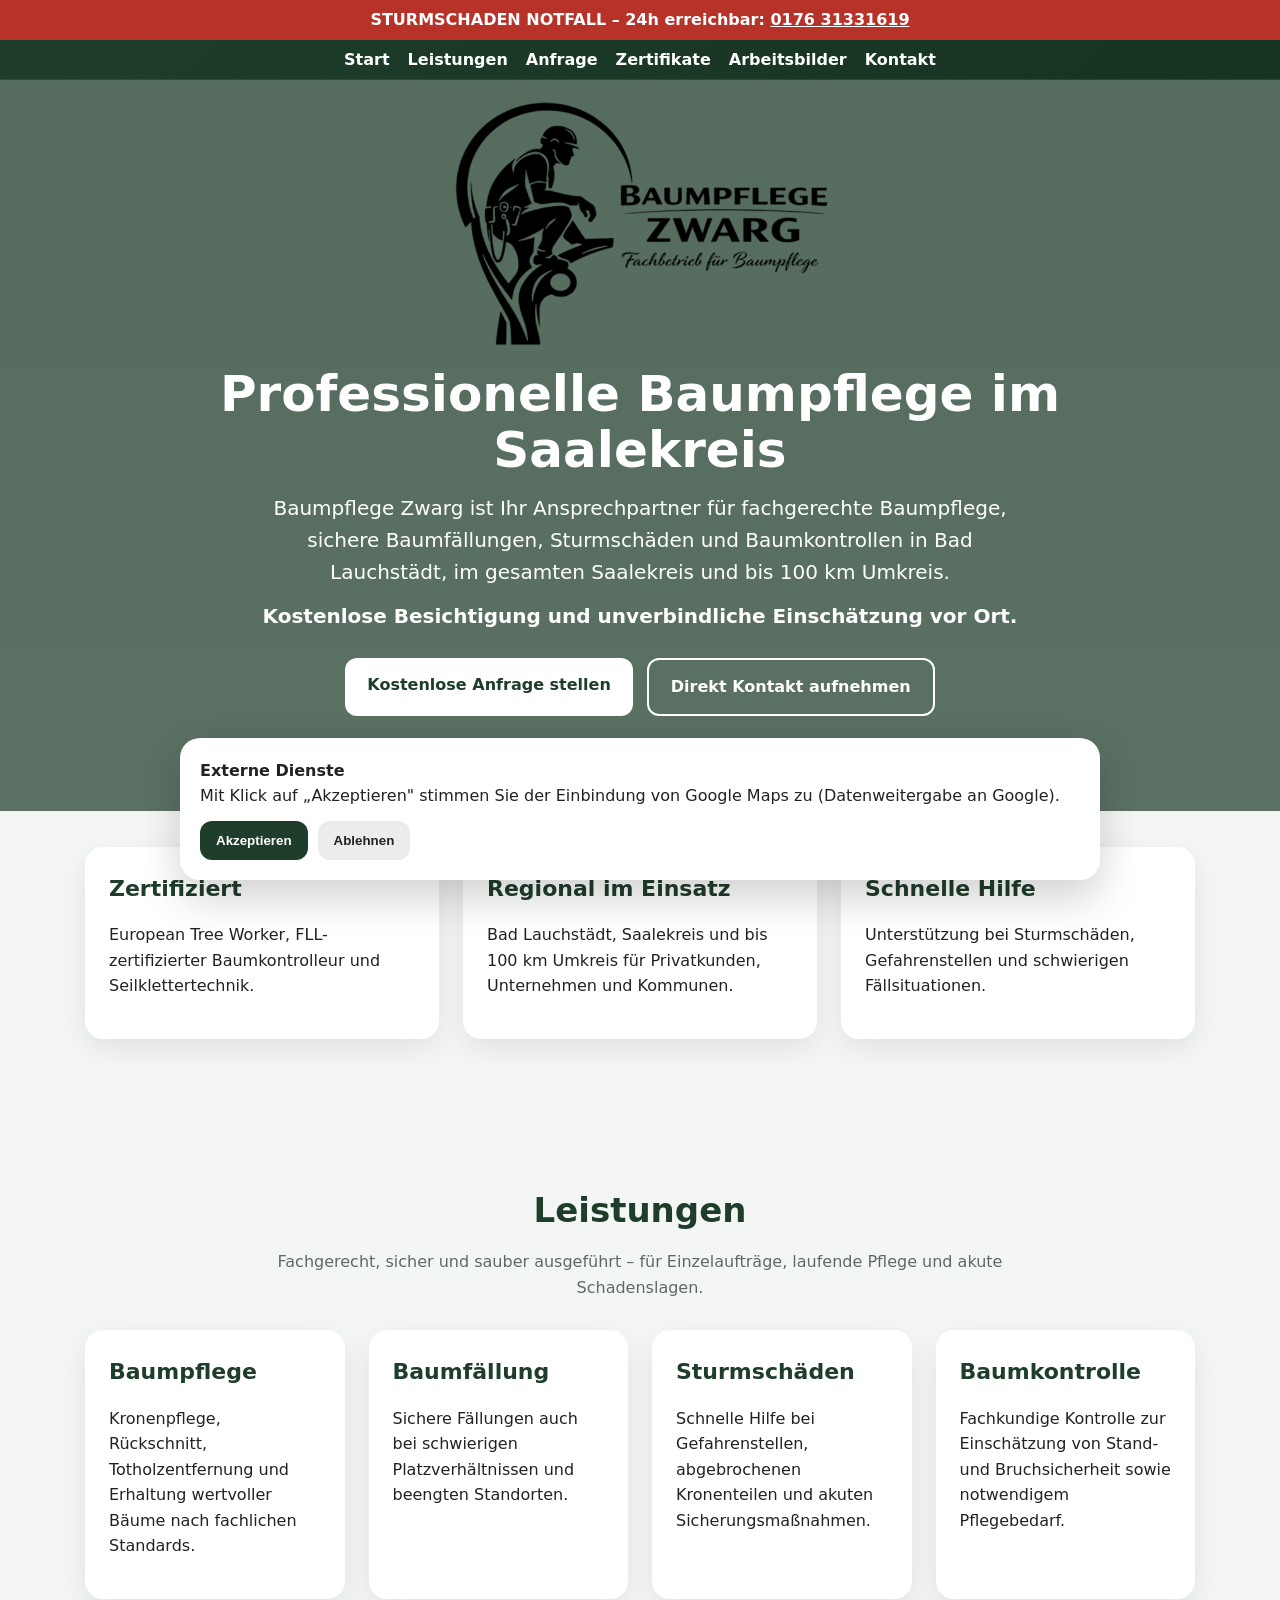
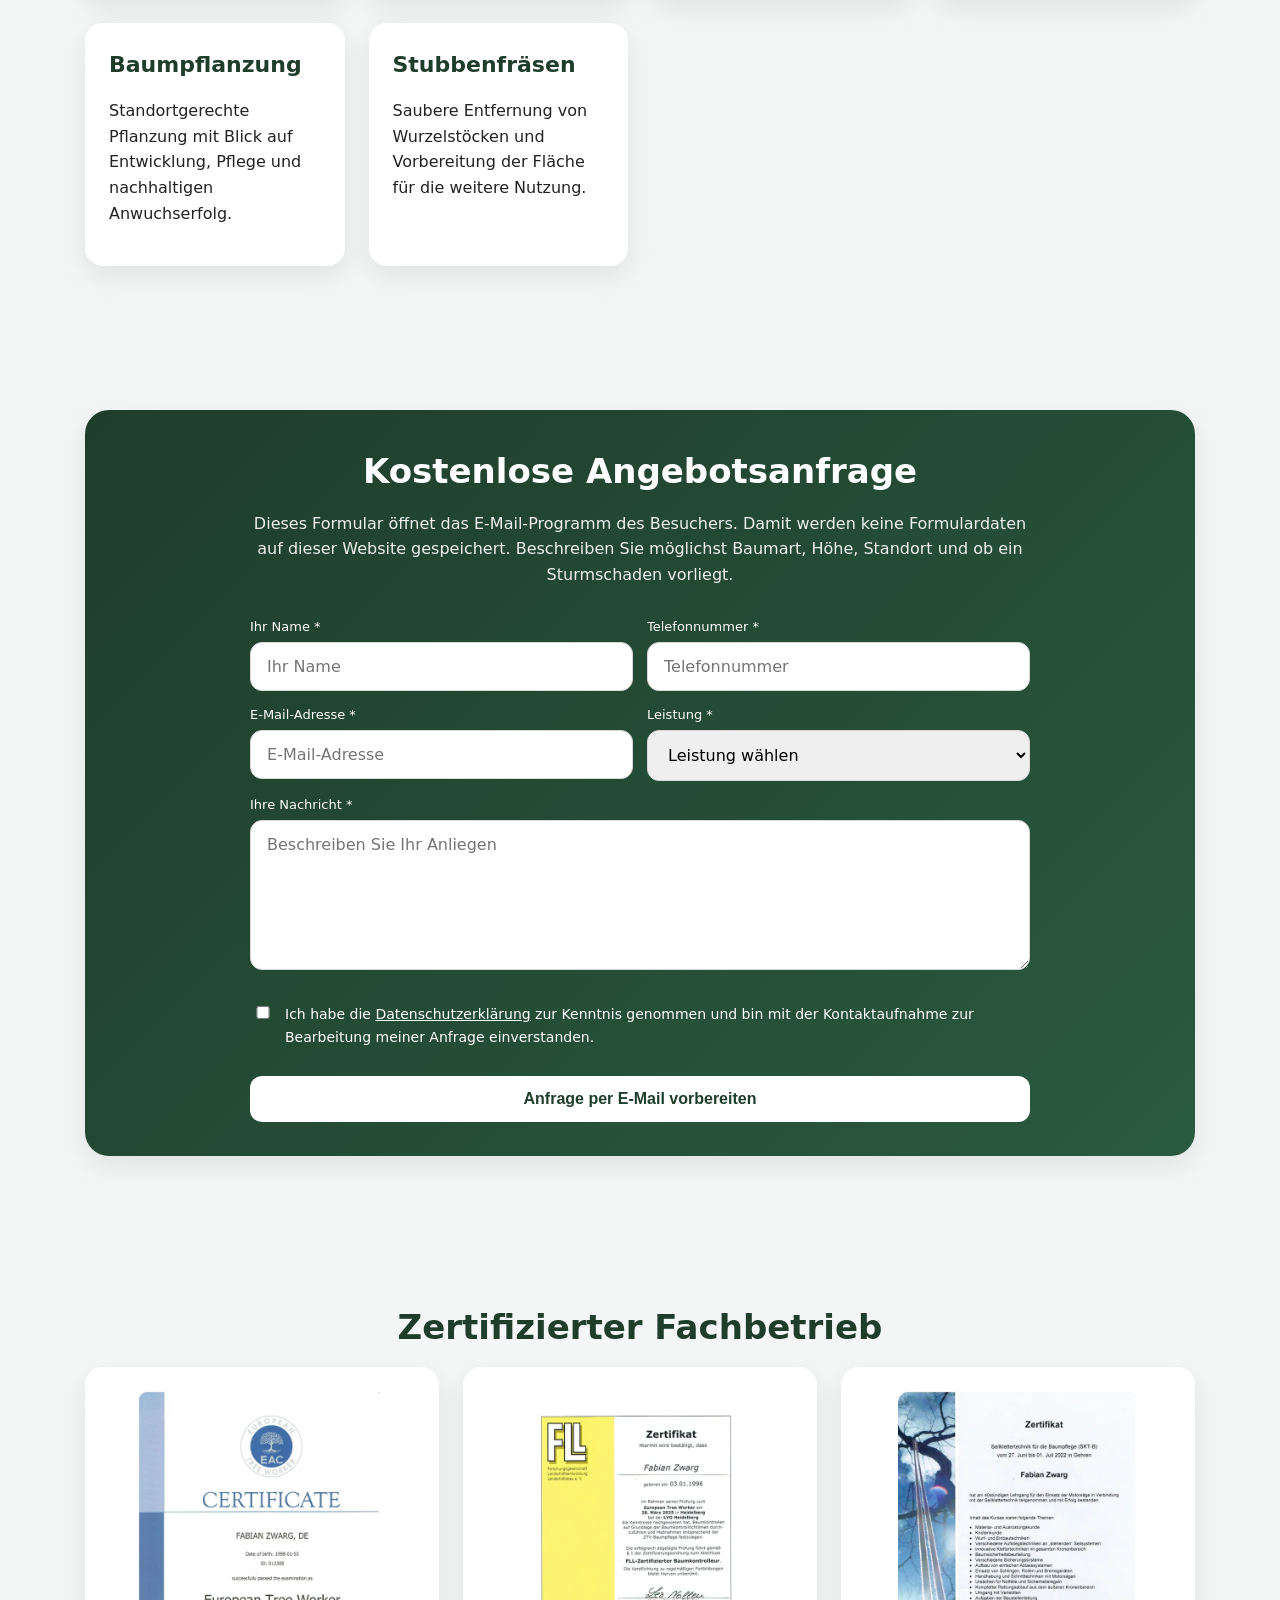
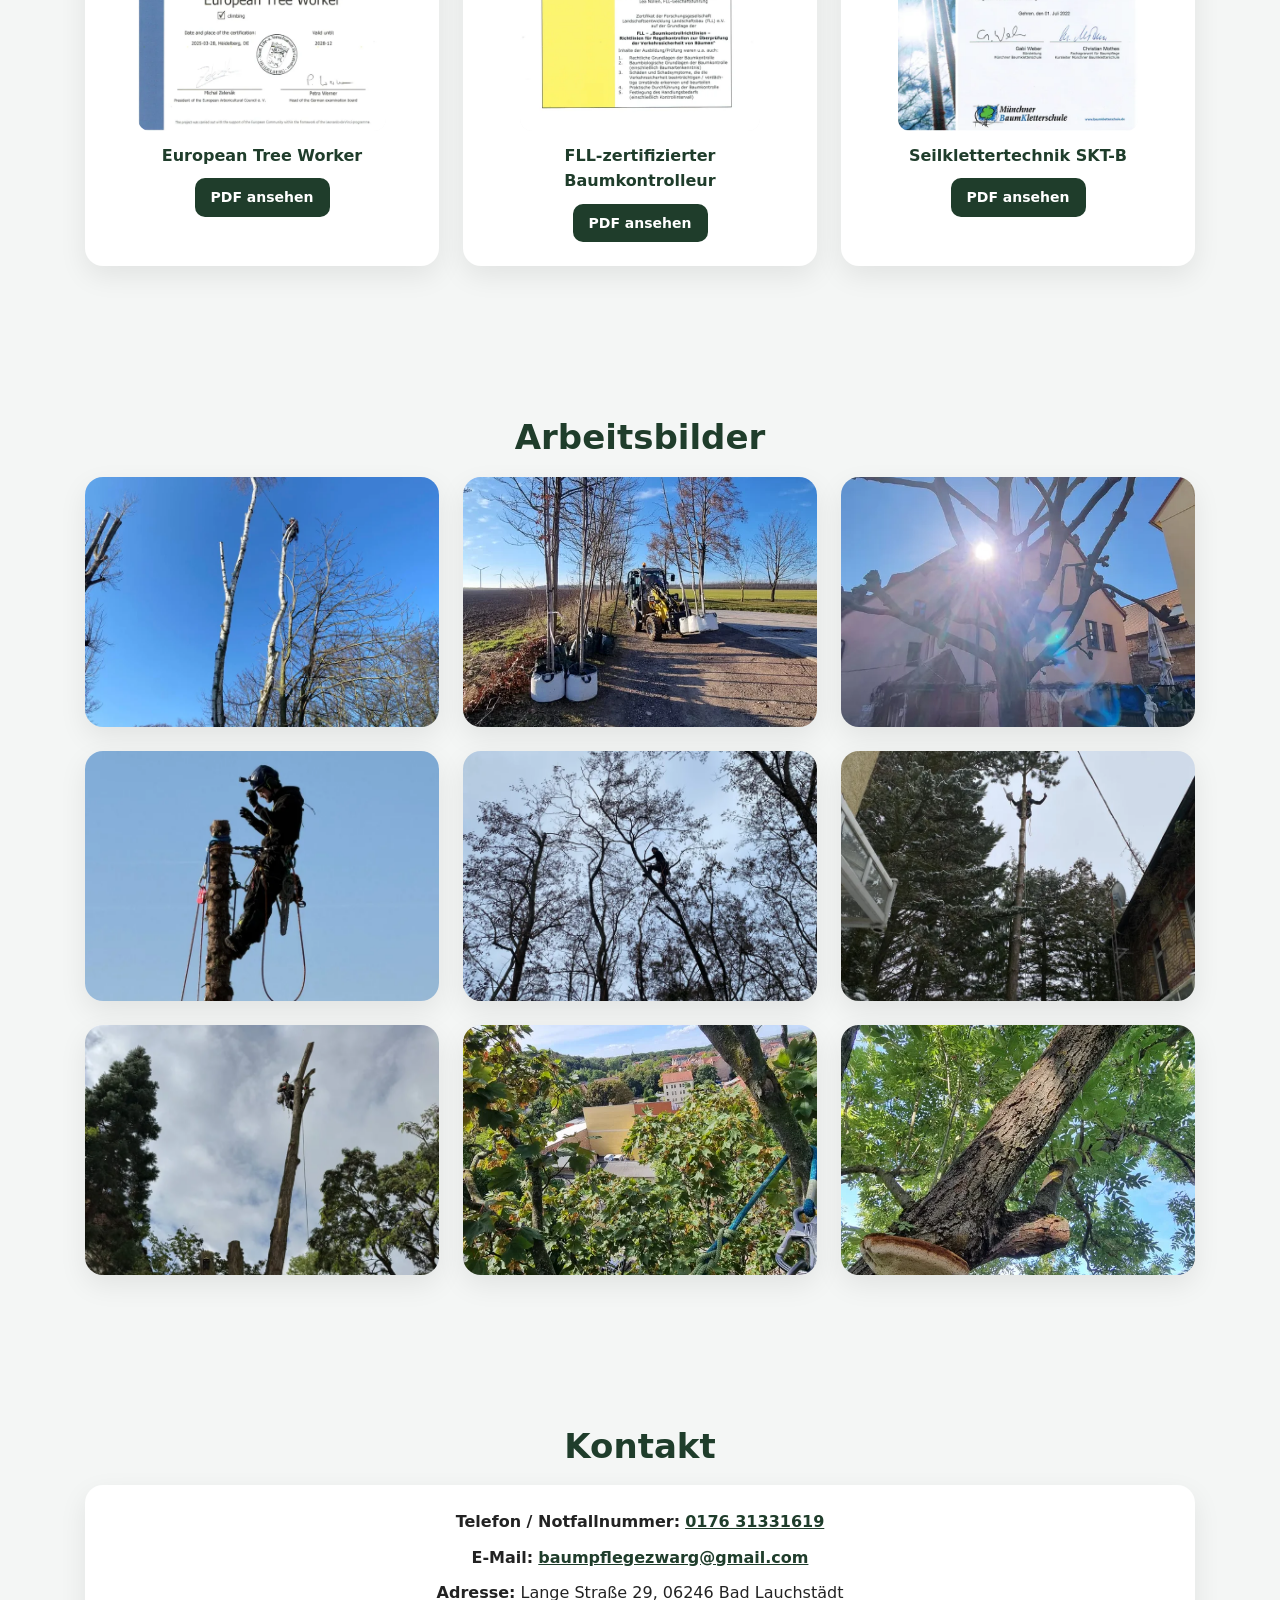
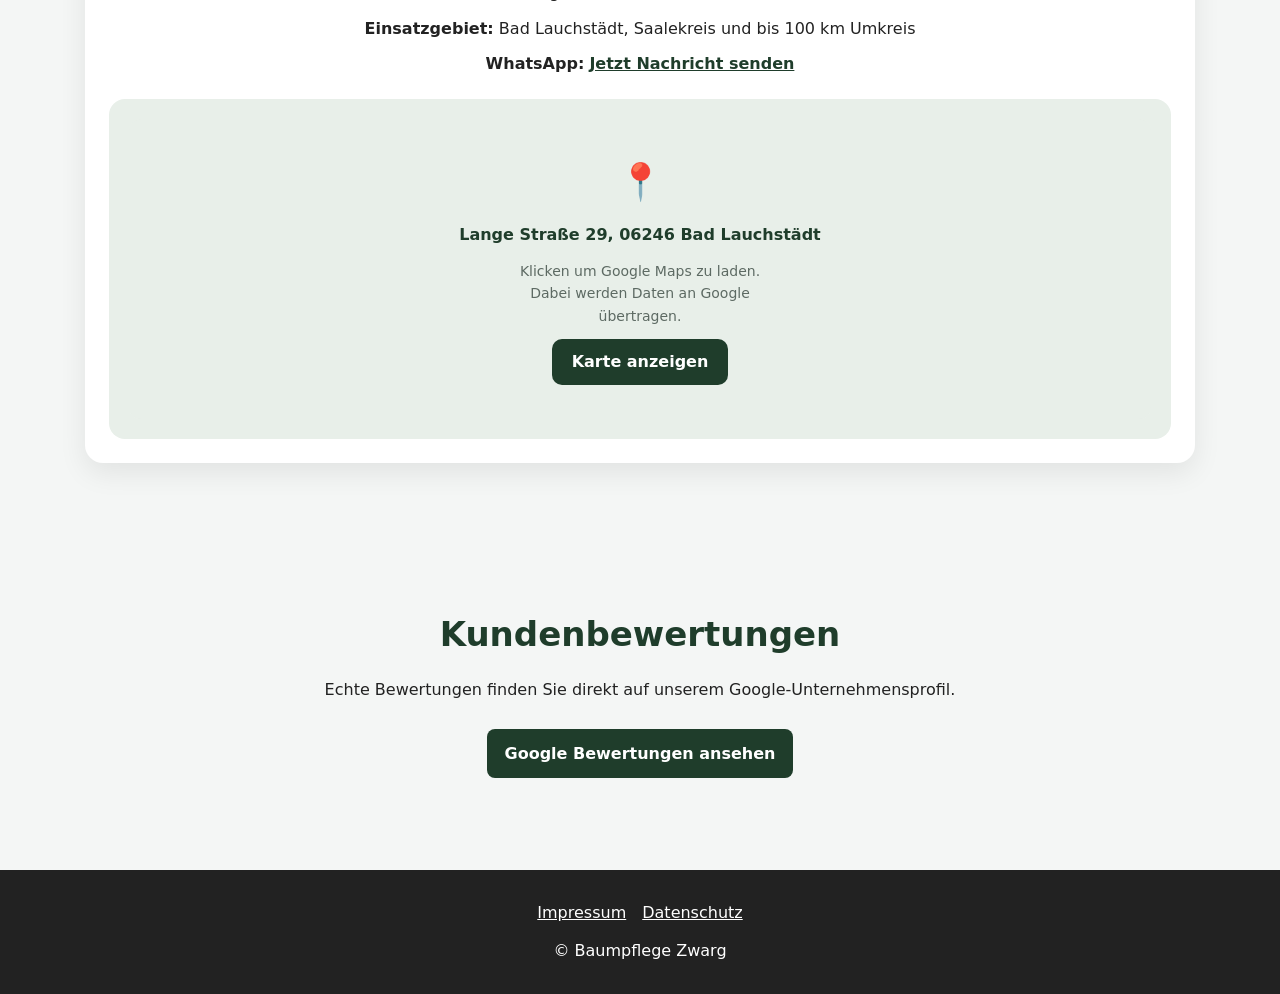
==== commit f1dc437c: "Add files via upload" ====
--- a/index.html
+++ b/index.html
@@ -79,7 +79,7 @@
   align-items:center;
   justify-content:center;
   gap:18px;
-  padding:12px 20px;
+  padding:7px 20px;
 }
 nav a{color:#fff;text-decoration:none;font-weight:700}
 nav a:hover{text-decoration:underline}
@@ -240,7 +240,7 @@
 <body>
 <a class="skip-link" href="#inhalt">Zum Inhalt springen</a>
 
-<div class="topbar">STURMSCHADEN NOTFALL – 24h erreichbar: <a href="tel:+4917631331619" style="color:#fff; text-decoration:underline;">0176 31331619</a></div>
+<div class="topbar" id="start">STURMSCHADEN NOTFALL – 24h erreichbar: <a href="tel:+4917631331619" style="color:#fff; text-decoration:underline;">0176 31331619</a></div>
 
 <nav aria-label="Hauptnavigation">
   <div class="nav-inner">
@@ -269,7 +269,7 @@
   </div>
 </header>
 
-<section class="hero" id="start">
+<section class="hero">
   <div class="hero-box">
     <h2>Professionelle Baumpflege im Saalekreis</h2>
     <p>Baumpflege Zwarg ist Ihr Ansprechpartner für fachgerechte Baumpflege, sichere Baumfällungen, Sturmschäden und Baumkontrollen in Bad Lauchstädt, im gesamten Saalekreis und bis 100 km Umkreis.</p>
--- a/style.css
+++ b/style.css
@@ -33,7 +33,7 @@
   background:var(--red);
   color:#fff;
   text-align:center;
-  padding:12px 16px;
+  padding:7px 16px;
   font-weight:700;
   font-family:system-ui,-apple-system,BlinkMacSystemFont,'Segoe UI',Arial,sans-serif;
   position:relative;z-index:10;
